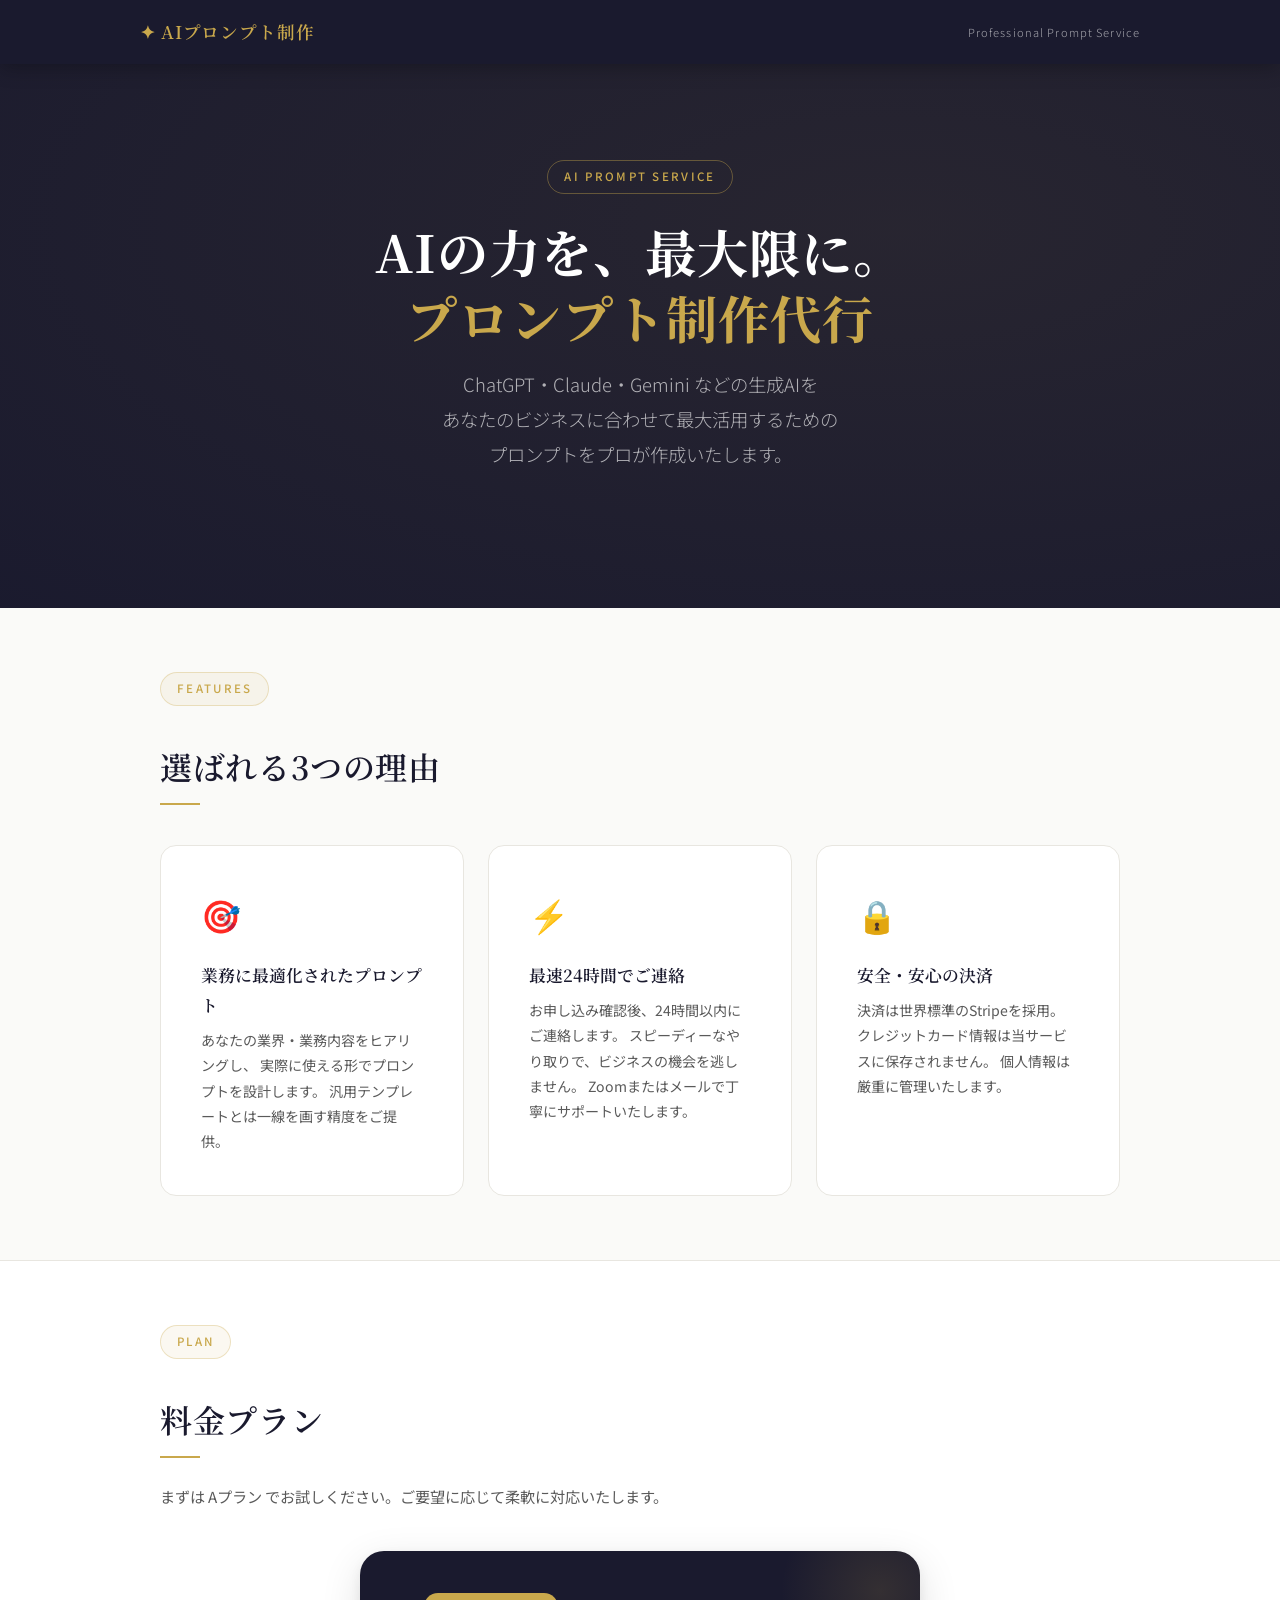
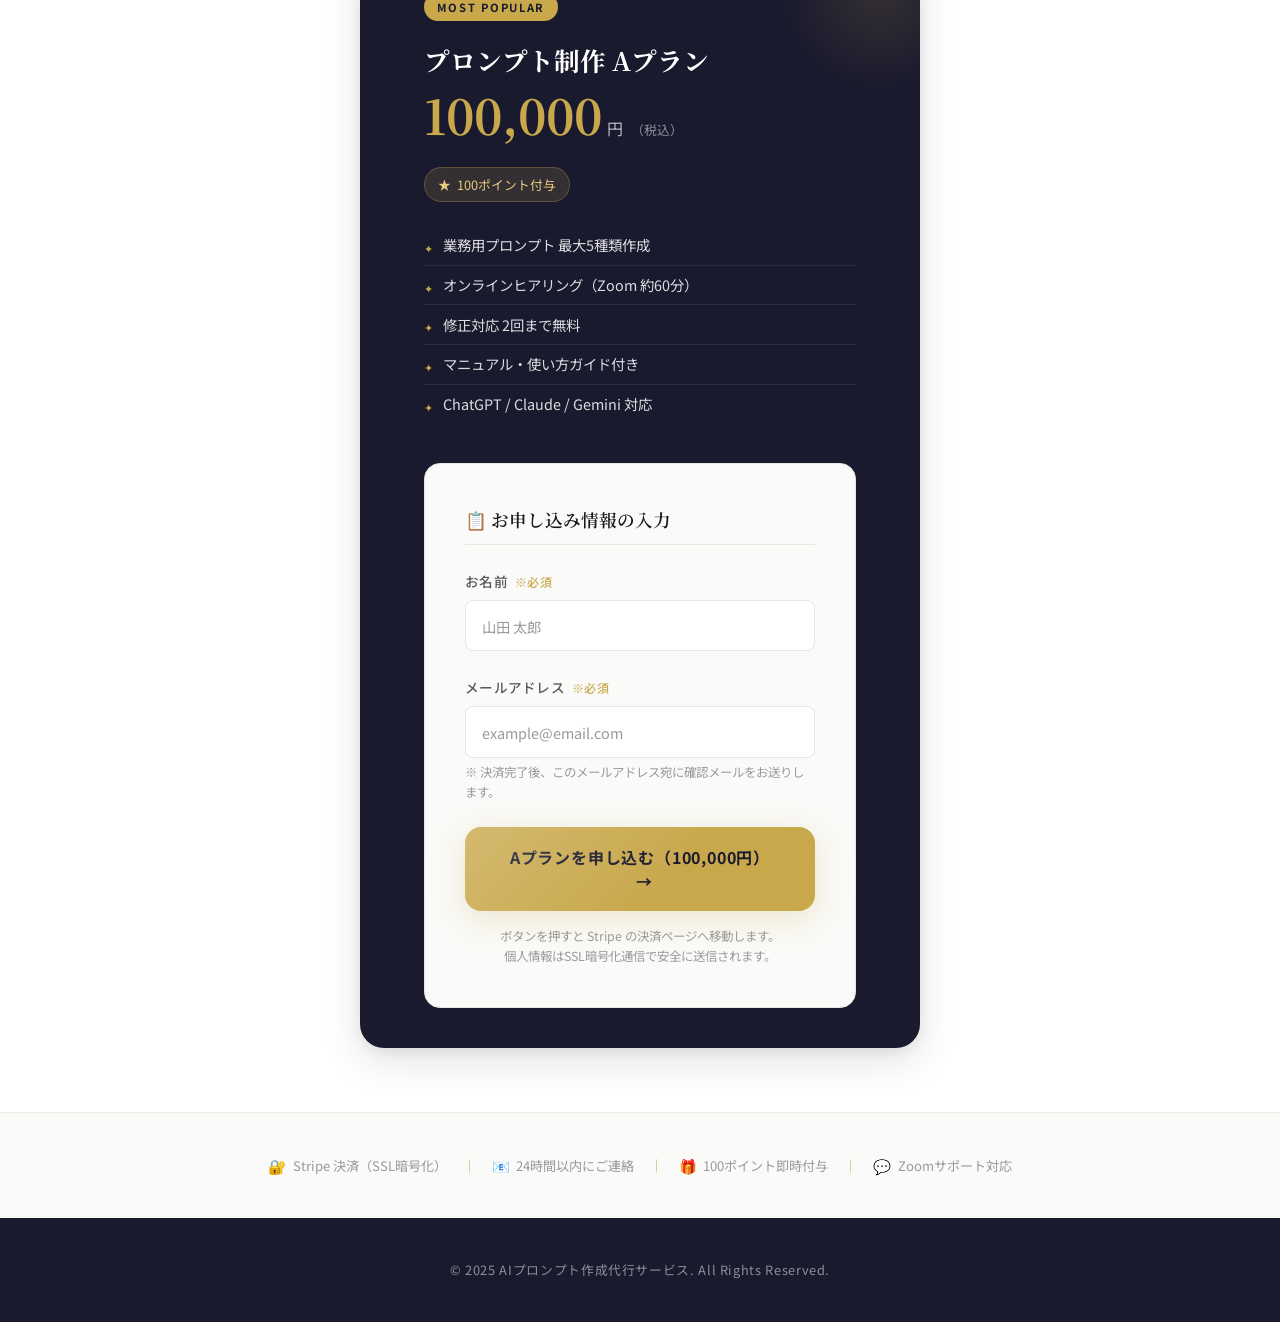
==== index.html @ 356b3b53 "Add files via upload" ====
<!DOCTYPE html>
<html lang="ja">
<head>
  <meta charset="UTF-8">
  <meta name="viewport" content="width=device-width, initial-scale=1.0">
  <meta name="description" content="AIプロンプト作成代行サービス。ChatGPT・Claude等のAIを最大限に活用するためのプロンプトをプロが制作します。">

  <title>AIプロンプト作成代行サービス</title>

  <!-- スタイルシート読み込み -->
  <link rel="stylesheet" href="style.css">
</head>
<body>

  <!-- ========================================
       ヘッダー
       ======================================== -->
  <header class="site-header">
    <div class="header-inner">
      <span class="header-logo">✦ AIプロンプト制作</span>
      <span class="header-badge">Professional Prompt Service</span>
    </div>
  </header>

  <!-- ========================================
       ヒーローセクション
       ======================================== -->
  <section class="hero">
    <p class="hero-eyebrow fade-in fade-in-delay-1">AI Prompt Service</p>
    <h1 class="hero-title fade-in fade-in-delay-2">
      AIの力を、最大限に。<br>
      <span>プロンプト制作代行</span>
    </h1>
    <p class="hero-subtitle fade-in fade-in-delay-3">
      ChatGPT・Claude・Gemini などの生成AIを<br>
      あなたのビジネスに合わせて最大活用するための<br>
      プロンプトをプロが作成いたします。
    </p>
  </section>

  <!-- ========================================
       特徴セクション
       ======================================== -->
  <section class="features-section">
    <div style="max-width:960px; margin:0 auto;">
      <p class="hero-eyebrow" style="display:inline-block; color:#c9a84c; border-color:rgba(201,168,76,0.3); background:rgba(201,168,76,0.08);">Features</p>
      <h2 class="section-title" style="margin-top:0.5rem;">選ばれる3つの理由</h2>
      <div class="section-divider"></div>
    </div>

    <div class="features-grid">

      <!-- 特徴1 -->
      <div class="feature-card">
        <span class="feature-icon">🎯</span>
        <h3>業務に最適化されたプロンプト</h3>
        <p>
          あなたの業界・業務内容をヒアリングし、
          実際に使える形でプロンプトを設計します。
          汎用テンプレートとは一線を画す精度をご提供。
        </p>
      </div>

      <!-- 特徴2 -->
      <div class="feature-card">
        <span class="feature-icon">⚡</span>
        <h3>最速24時間でご連絡</h3>
        <p>
          お申し込み確認後、24時間以内にご連絡します。
          スピーディーなやり取りで、ビジネスの機会を逃しません。
          Zoomまたはメールで丁寧にサポートいたします。
        </p>
      </div>

      <!-- 特徴3 -->
      <div class="feature-card">
        <span class="feature-icon">🔒</span>
        <h3>安全・安心の決済</h3>
        <p>
          決済は世界標準のStripeを採用。
          クレジットカード情報は当サービスに保存されません。
          個人情報は厳重に管理いたします。
        </p>
      </div>

    </div>
  </section>

  <!-- ========================================
       プラン & 申し込みセクション
       ======================================== -->
  <section class="plan-section">
    <div style="max-width:960px; margin:0 auto;">
      <p class="hero-eyebrow" style="display:inline-block; color:#c9a84c; border-color:rgba(201,168,76,0.3); background:rgba(201,168,76,0.08);">Plan</p>
      <h2 class="section-title" style="margin-top:0.5rem;">料金プラン</h2>
      <div class="section-divider"></div>
      <p class="section-desc">
        まずは Aプラン でお試しください。ご要望に応じて柔軟に対応いたします。
      </p>
    </div>

    <div class="plan-wrapper">

      <!-- プランカード -->
      <div class="plan-card">
        <span class="plan-badge">Most Popular</span>
        <h3 class="plan-name">プロンプト制作 Aプラン</h3>

        <!-- 価格表示 -->
        <div class="plan-price">
          <span class="plan-price-amount">100,000</span>
          <span class="plan-price-unit">円</span>
          <span class="plan-price-tax">（税込）</span>
        </div>

        <!-- ポイント付与バッジ -->
        <div class="plan-points">
          <span>★</span>
          <span>100ポイント付与</span>
        </div>

        <!-- 特典一覧 -->
        <ul class="plan-features">
          <li>業務用プロンプト 最大5種類作成</li>
          <li>オンラインヒアリング（Zoom 約60分）</li>
          <li>修正対応 2回まで無料</li>
          <li>マニュアル・使い方ガイド付き</li>
          <li>ChatGPT / Claude / Gemini 対応</li>
        </ul>

        <!-- ========================================
             申し込みフォーム
             （入力内容を localStorage に保存 → Stripe へ遷移）
             ======================================== -->
        <div class="form-section">
          <p class="form-section-title">📋 お申し込み情報の入力</p>

          <form id="apply-form" novalidate>

            <!-- 氏名入力 -->
            <div class="form-group">
              <label class="form-label" for="customer-name">
                お名前
                <span class="required">※必須</span>
              </label>
              <input
                type="text"
                id="customer-name"
                name="name"
                class="form-input"
                placeholder="山田 太郎"
                autocomplete="name"
                required
              >
              <!-- エラーメッセージ表示エリア -->
              <p class="error-message" id="name-error" role="alert"></p>
            </div>

            <!-- メールアドレス入力 -->
            <div class="form-group">
              <label class="form-label" for="customer-email">
                メールアドレス
                <span class="required">※必須</span>
              </label>
              <input
                type="email"
                id="customer-email"
                name="email"
                class="form-input"
                placeholder="example@email.com"
                autocomplete="email"
                required
              >
              <!-- エラーメッセージ表示エリア -->
              <p class="error-message" id="email-error" role="alert"></p>
              <p class="form-note">
                ※ 決済完了後、このメールアドレス宛に確認メールをお送りします。
              </p>
            </div>

            <!-- 申し込みボタン -->
            <button
              type="submit"
              id="submit-btn"
              class="btn-primary"
            >
              Aプランを申し込む（100,000円）
              <span class="btn-arrow">→</span>
            </button>

            <p class="form-note text-center mt-sm">
              ボタンを押すと Stripe の決済ページへ移動します。<br>
              個人情報はSSL暗号化通信で安全に送信されます。
            </p>

          </form>
        </div>
        <!-- /form-section -->

      </div>
      <!-- /plan-card -->

    </div>
    <!-- /plan-wrapper -->
  </section>

  <!-- ========================================
       信頼バッジセクション
       ======================================== -->
  <section class="trust-section">
    <div class="trust-inner">
      <span class="trust-item">
        <span class="trust-item-icon">🔐</span>
        Stripe 決済（SSL暗号化）
      </span>
      <span class="trust-item" style="color:#c9a84c;">｜</span>
      <span class="trust-item">
        <span class="trust-item-icon">📧</span>
        24時間以内にご連絡
      </span>
      <span class="trust-item" style="color:#c9a84c;">｜</span>
      <span class="trust-item">
        <span class="trust-item-icon">🎁</span>
        100ポイント即時付与
      </span>
      <span class="trust-item" style="color:#c9a84c;">｜</span>
      <span class="trust-item">
        <span class="trust-item-icon">💬</span>
        Zoomサポート対応
      </span>
    </div>
  </section>

  <!-- ========================================
       フッター
       ======================================== -->
  <footer class="site-footer">
    <p>&copy; 2025 AIプロンプト作成代行サービス. All Rights Reserved.</p>
  </footer>

  <!-- JavaScript 読み込み -->
  <script src="script.js"></script>

</body>
</html>
---- style.css ----
/* ========================================
   AIプロンプト作成代行サービス - スタイルシート
   フォント: 洗練された日本語対応フォント
   デザイン: モダン・クリーン・プロフェッショナル
   ======================================== */

/* Google Fonts インポート */
@import url('https://fonts.googleapis.com/css2?family=Noto+Serif+JP:wght@300;400;600;700&family=Noto+Sans+JP:wght@300;400;500;700&display=swap');

/* ----------------------------------------
   CSS カスタムプロパティ（変数）
   ---------------------------------------- */
:root {
  /* カラーパレット */
  --color-bg: #fafaf8;
  --color-surface: #ffffff;
  --color-accent: #1a1a2e;
  --color-accent-light: #16213e;
  --color-gold: #c9a84c;
  --color-gold-light: #e8c97e;
  --color-text-primary: #1a1a1a;
  --color-text-secondary: #5a5a5a;
  --color-text-muted: #9a9a9a;
  --color-border: #e8e6e0;
  --color-border-light: #f0ede6;
  --color-success: #2d6a4f;
  --color-success-bg: #d8f3dc;
  --color-error: #c0392b;
  --color-error-bg: #fdecea;

  /* タイポグラフィ */
  --font-serif: 'Noto Serif JP', 'Yu Mincho', 'Hiragino Mincho ProN', serif;
  --font-sans: 'Noto Sans JP', 'Hiragino Kaku Gothic ProN', 'Meiryo', sans-serif;

  /* スペーシング */
  --space-xs: 0.5rem;
  --space-sm: 1rem;
  --space-md: 1.5rem;
  --space-lg: 2.5rem;
  --space-xl: 4rem;
  --space-2xl: 6rem;

  /* シャドウ */
  --shadow-sm: 0 1px 3px rgba(0,0,0,0.06), 0 1px 2px rgba(0,0,0,0.04);
  --shadow-md: 0 4px 16px rgba(0,0,0,0.08), 0 2px 6px rgba(0,0,0,0.05);
  --shadow-lg: 0 12px 40px rgba(0,0,0,0.12), 0 4px 12px rgba(0,0,0,0.06);
  --shadow-gold: 0 8px 32px rgba(201,168,76,0.25);

  /* 角丸 */
  --radius-sm: 4px;
  --radius-md: 8px;
  --radius-lg: 16px;
  --radius-xl: 24px;

  /* トランジション */
  --transition-fast: 0.15s ease;
  --transition-base: 0.25s ease;
  --transition-slow: 0.4s ease;
}

/* ----------------------------------------
   リセット & ベース
   ---------------------------------------- */
*, *::before, *::after {
  box-sizing: border-box;
  margin: 0;
  padding: 0;
}

html {
  font-size: 16px;
  scroll-behavior: smooth;
}

body {
  font-family: var(--font-sans);
  background-color: var(--color-bg);
  color: var(--color-text-primary);
  line-height: 1.8;
  -webkit-font-smoothing: antialiased;
  -moz-osx-font-smoothing: grayscale;
}

img {
  max-width: 100%;
  height: auto;
}

/* ----------------------------------------
   ヘッダー
   ---------------------------------------- */
.site-header {
  background: var(--color-accent);
  padding: var(--space-sm) var(--space-lg);
  position: sticky;
  top: 0;
  z-index: 100;
  box-shadow: 0 2px 20px rgba(0,0,0,0.3);
}

.header-inner {
  max-width: 1000px;
  margin: 0 auto;
  display: flex;
  align-items: center;
  justify-content: space-between;
}

.header-logo {
  font-family: var(--font-serif);
  font-size: 1.1rem;
  font-weight: 600;
  color: var(--color-gold);
  letter-spacing: 0.05em;
  text-decoration: none;
}

.header-badge {
  font-size: 0.7rem;
  color: rgba(255,255,255,0.6);
  letter-spacing: 0.1em;
  font-weight: 300;
}

/* ----------------------------------------
   ヒーローセクション
   ---------------------------------------- */
.hero {
  background: var(--color-accent);
  padding: var(--space-2xl) var(--space-lg);
  text-align: center;
  position: relative;
  overflow: hidden;
}

/* 背景装飾 */
.hero::before {
  content: '';
  position: absolute;
  top: -50%;
  left: -50%;
  width: 200%;
  height: 200%;
  background: radial-gradient(
    ellipse at 60% 40%,
    rgba(201,168,76,0.08) 0%,
    transparent 60%
  );
  animation: heroGlow 8s ease-in-out infinite alternate;
  pointer-events: none;
}

@keyframes heroGlow {
  from { transform: translate(0, 0); }
  to   { transform: translate(5%, 3%); }
}

.hero-eyebrow {
  display: inline-block;
  font-size: 0.72rem;
  letter-spacing: 0.2em;
  font-weight: 500;
  color: var(--color-gold);
  text-transform: uppercase;
  margin-bottom: var(--space-md);
  padding: 0.35rem 1rem;
  border: 1px solid rgba(201,168,76,0.4);
  border-radius: 100px;
}

.hero-title {
  font-family: var(--font-serif);
  font-size: clamp(2rem, 5vw, 3.2rem);
  font-weight: 700;
  color: #ffffff;
  line-height: 1.3;
  margin-bottom: var(--space-sm);
  letter-spacing: 0.02em;
}

.hero-title span {
  color: var(--color-gold);
}

.hero-subtitle {
  font-size: clamp(0.95rem, 2vw, 1.15rem);
  color: rgba(255,255,255,0.65);
  max-width: 560px;
  margin: 0 auto var(--space-lg);
  font-weight: 300;
  line-height: 1.9;
}

/* ----------------------------------------
   コンテナ
   ---------------------------------------- */
.container {
  max-width: 960px;
  margin: 0 auto;
  padding: var(--space-xl) var(--space-lg);
}

.container-narrow {
  max-width: 680px;
  margin: 0 auto;
  padding: var(--space-xl) var(--space-lg);
}

/* ----------------------------------------
   セクション見出し
   ---------------------------------------- */
.section-title {
  font-family: var(--font-serif);
  font-size: clamp(1.4rem, 3vw, 2rem);
  font-weight: 600;
  color: var(--color-accent);
  margin-bottom: var(--space-xs);
  letter-spacing: 0.02em;
}

.section-divider {
  width: 40px;
  height: 2px;
  background: var(--color-gold);
  margin: var(--space-xs) 0 var(--space-md);
}

.section-desc {
  color: var(--color-text-secondary);
  font-size: 0.95rem;
  margin-bottom: var(--space-lg);
  line-height: 1.9;
}

/* ----------------------------------------
   特徴グリッド
   ---------------------------------------- */
.features-section {
  background: var(--color-bg);
  padding: var(--space-xl) var(--space-lg);
}

.features-grid {
  max-width: 960px;
  margin: 0 auto;
  display: grid;
  grid-template-columns: repeat(auto-fit, minmax(260px, 1fr));
  gap: var(--space-md);
  margin-top: var(--space-lg);
}

.feature-card {
  background: var(--color-surface);
  border: 1px solid var(--color-border);
  border-radius: var(--radius-lg);
  padding: var(--space-lg);
  transition: transform var(--transition-base), box-shadow var(--transition-base);
}

.feature-card:hover {
  transform: translateY(-4px);
  box-shadow: var(--shadow-md);
}

.feature-icon {
  font-size: 2rem;
  margin-bottom: var(--space-sm);
  display: block;
}

.feature-card h3 {
  font-family: var(--font-serif);
  font-size: 1.05rem;
  font-weight: 600;
  color: var(--color-accent);
  margin-bottom: 0.5rem;
}

.feature-card p {
  font-size: 0.88rem;
  color: var(--color-text-secondary);
  line-height: 1.8;
}

/* ----------------------------------------
   プランカード
   ---------------------------------------- */
.plan-section {
  background: var(--color-surface);
  padding: var(--space-xl) var(--space-lg);
  border-top: 1px solid var(--color-border);
}

.plan-wrapper {
  max-width: 560px;
  margin: var(--space-lg) auto 0;
}

.plan-card {
  background: var(--color-accent);
  border-radius: var(--radius-xl);
  padding: var(--space-lg) var(--space-xl);
  position: relative;
  overflow: hidden;
  box-shadow: var(--shadow-lg);
}

.plan-card::before {
  content: '';
  position: absolute;
  top: 0; right: 0;
  width: 200px; height: 200px;
  background: radial-gradient(circle, rgba(201,168,76,0.15), transparent 70%);
  border-radius: 50%;
  transform: translate(30%, -30%);
}

.plan-badge {
  display: inline-block;
  background: var(--color-gold);
  color: var(--color-accent);
  font-size: 0.7rem;
  font-weight: 700;
  letter-spacing: 0.15em;
  text-transform: uppercase;
  padding: 0.25rem 0.8rem;
  border-radius: 100px;
  margin-bottom: var(--space-sm);
}

.plan-name {
  font-family: var(--font-serif);
  font-size: 1.6rem;
  font-weight: 700;
  color: #ffffff;
  margin-bottom: var(--space-xs);
}

.plan-price {
  display: flex;
  align-items: baseline;
  gap: 0.3rem;
  margin-bottom: var(--space-md);
}

.plan-price-amount {
  font-size: 3rem;
  font-weight: 700;
  color: var(--color-gold);
  font-family: var(--font-serif);
  line-height: 1;
}

.plan-price-unit {
  font-size: 1rem;
  color: rgba(255,255,255,0.7);
}

.plan-price-tax {
  font-size: 0.8rem;
  color: rgba(255,255,255,0.5);
  margin-left: 0.2rem;
}

.plan-features {
  list-style: none;
  margin-bottom: var(--space-lg);
}

.plan-features li {
  display: flex;
  align-items: flex-start;
  gap: 0.6rem;
  color: rgba(255,255,255,0.85);
  font-size: 0.9rem;
  padding: 0.4rem 0;
  border-bottom: 1px solid rgba(255,255,255,0.08);
}

.plan-features li:last-child {
  border-bottom: none;
}

.plan-features li::before {
  content: '✦';
  color: var(--color-gold);
  font-size: 0.7rem;
  margin-top: 0.35rem;
  flex-shrink: 0;
}

.plan-points {
  display: inline-flex;
  align-items: center;
  gap: 0.4rem;
  background: rgba(201,168,76,0.15);
  border: 1px solid rgba(201,168,76,0.3);
  border-radius: 100px;
  padding: 0.3rem 0.8rem;
  font-size: 0.8rem;
  color: var(--color-gold-light);
  margin-bottom: var(--space-md);
}

/* ----------------------------------------
   フォーム
   ---------------------------------------- */
.form-section {
  background: var(--color-bg);
  padding: var(--space-lg);
  border-radius: var(--radius-lg);
  border: 1px solid var(--color-border);
  margin-top: var(--space-lg);
}

.form-section-title {
  font-family: var(--font-serif);
  font-size: 1.1rem;
  font-weight: 600;
  color: var(--color-text-primary);
  margin-bottom: var(--space-md);
  padding-bottom: var(--space-xs);
  border-bottom: 1px solid var(--color-border);
}

.form-group {
  margin-bottom: var(--space-md);
}

.form-label {
  display: block;
  font-size: 0.85rem;
  font-weight: 500;
  color: var(--color-text-secondary);
  margin-bottom: 0.4rem;
  letter-spacing: 0.02em;
}

.form-label .required {
  color: var(--color-gold);
  margin-left: 0.25rem;
  font-size: 0.75rem;
}

.form-input {
  width: 100%;
  padding: 0.8rem 1rem;
  border: 1.5px solid var(--color-border);
  border-radius: var(--radius-md);
  font-family: var(--font-sans);
  font-size: 1rem;
  color: var(--color-text-primary);
  background: var(--color-surface);
  transition: border-color var(--transition-fast), box-shadow var(--transition-fast);
  appearance: none;
  -webkit-appearance: none;
}

.form-input:focus {
  outline: none;
  border-color: var(--color-gold);
  box-shadow: 0 0 0 3px rgba(201,168,76,0.15);
}

.form-input::placeholder {
  color: var(--color-text-muted);
  font-size: 0.9rem;
}

.form-note {
  font-size: 0.78rem;
  color: var(--color-text-muted);
  margin-top: 0.35rem;
  line-height: 1.6;
}

/* ----------------------------------------
   ボタン
   ---------------------------------------- */
.btn-primary {
  display: block;
  width: 100%;
  padding: 1.1rem 2rem;
  background: var(--color-gold);
  color: var(--color-accent);
  font-family: var(--font-sans);
  font-size: 1rem;
  font-weight: 700;
  letter-spacing: 0.05em;
  border: none;
  border-radius: var(--radius-lg);
  cursor: pointer;
  text-align: center;
  transition:
    background var(--transition-base),
    transform var(--transition-fast),
    box-shadow var(--transition-base);
  box-shadow: var(--shadow-gold);
  position: relative;
  overflow: hidden;
}

.btn-primary::after {
  content: '';
  position: absolute;
  inset: 0;
  background: linear-gradient(135deg, rgba(255,255,255,0.2) 0%, transparent 60%);
  pointer-events: none;
}

.btn-primary:hover {
  background: var(--color-gold-light);
  transform: translateY(-2px);
  box-shadow: 0 12px 40px rgba(201,168,76,0.4);
}

.btn-primary:active {
  transform: translateY(0);
  box-shadow: var(--shadow-gold);
}

.btn-primary:disabled {
  opacity: 0.6;
  cursor: not-allowed;
  transform: none;
}

.btn-primary .btn-arrow {
  margin-left: 0.5rem;
  transition: transform var(--transition-fast);
}

.btn-primary:hover .btn-arrow {
  transform: translateX(4px);
}

/* ----------------------------------------
   エラーメッセージ
   ---------------------------------------- */
.error-message {
  display: none;
  background: var(--color-error-bg);
  color: var(--color-error);
  border: 1px solid rgba(192,57,43,0.2);
  border-radius: var(--radius-md);
  padding: 0.75rem 1rem;
  font-size: 0.85rem;
  margin-top: 0.5rem;
}

.error-message.is-visible {
  display: block;
}

/* ----------------------------------------
   信頼バッジ
   ---------------------------------------- */
.trust-section {
  background: var(--color-bg);
  padding: var(--space-lg) var(--space-lg);
  border-top: 1px solid var(--color-border-light);
}

.trust-inner {
  max-width: 760px;
  margin: 0 auto;
  display: flex;
  flex-wrap: wrap;
  gap: var(--space-sm);
  justify-content: center;
  align-items: center;
}

.trust-item {
  display: flex;
  align-items: center;
  gap: 0.4rem;
  font-size: 0.82rem;
  color: var(--color-text-muted);
}

.trust-item-icon {
  color: var(--color-gold);
  font-size: 0.9rem;
}

/* ----------------------------------------
   フッター
   ---------------------------------------- */
.site-footer {
  background: var(--color-accent);
  color: rgba(255,255,255,0.5);
  text-align: center;
  padding: var(--space-lg);
  font-size: 0.8rem;
  letter-spacing: 0.05em;
}

/* ----------------------------------------
   サンクスページ専用
   ---------------------------------------- */
.thanks-page {
  min-height: 100vh;
  display: flex;
  flex-direction: column;
}

.thanks-hero {
  flex: 1;
  display: flex;
  align-items: center;
  justify-content: center;
  background: var(--color-accent);
  padding: var(--space-xl) var(--space-lg);
}

.thanks-card {
  background: var(--color-surface);
  border-radius: var(--radius-xl);
  padding: var(--space-xl);
  max-width: 540px;
  width: 100%;
  text-align: center;
  box-shadow: var(--shadow-lg);
  animation: fadeInUp 0.6s ease forwards;
}

@keyframes fadeInUp {
  from {
    opacity: 0;
    transform: translateY(24px);
  }
  to {
    opacity: 1;
    transform: translateY(0);
  }
}

.thanks-icon {
  width: 72px;
  height: 72px;
  background: linear-gradient(135deg, var(--color-gold), var(--color-gold-light));
  border-radius: 50%;
  display: flex;
  align-items: center;
  justify-content: center;
  margin: 0 auto var(--space-md);
  font-size: 2rem;
}

.thanks-title {
  font-family: var(--font-serif);
  font-size: 1.8rem;
  font-weight: 700;
  color: var(--color-accent);
  margin-bottom: var(--space-sm);
  line-height: 1.4;
}

.thanks-subtitle {
  color: var(--color-text-secondary);
  font-size: 0.95rem;
  line-height: 1.9;
  margin-bottom: var(--space-lg);
}

.thanks-name {
  font-weight: 600;
  color: var(--color-accent);
}

.thanks-points-badge {
  display: inline-flex;
  align-items: center;
  gap: 0.5rem;
  background: linear-gradient(135deg, #fef9ee, #fdf3d0);
  border: 1.5px solid var(--color-gold);
  border-radius: 100px;
  padding: 0.6rem 1.4rem;
  font-size: 0.9rem;
  font-weight: 600;
  color: #8a6a00;
  margin-bottom: var(--space-lg);
}

.thanks-divider {
  height: 1px;
  background: var(--color-border);
  margin: var(--space-md) 0;
}

.thanks-steps {
  text-align: left;
}

.thanks-steps-title {
  font-size: 0.8rem;
  font-weight: 600;
  color: var(--color-text-muted);
  letter-spacing: 0.1em;
  text-transform: uppercase;
  margin-bottom: var(--space-sm);
}

.thanks-step {
  display: flex;
  gap: var(--space-sm);
  align-items: flex-start;
  padding: 0.6rem 0;
}

.thanks-step-num {
  width: 24px;
  height: 24px;
  background: var(--color-gold);
  color: var(--color-accent);
  border-radius: 50%;
  display: flex;
  align-items: center;
  justify-content: center;
  font-size: 0.7rem;
  font-weight: 700;
  flex-shrink: 0;
  margin-top: 0.1rem;
}

.thanks-step-text {
  font-size: 0.88rem;
  color: var(--color-text-secondary);
  line-height: 1.7;
}

/* 送信中スピナー */
.spinner {
  display: inline-block;
  width: 18px;
  height: 18px;
  border: 2px solid var(--color-accent);
  border-top-color: transparent;
  border-radius: 50%;
  animation: spin 0.7s linear infinite;
  vertical-align: middle;
  margin-right: 0.4rem;
}

@keyframes spin {
  to { transform: rotate(360deg); }
}

.loading-state {
  display: none;
}

.loading-state.is-visible {
  display: flex;
  align-items: center;
  justify-content: center;
  padding: var(--space-lg);
  color: var(--color-text-secondary);
  font-size: 0.9rem;
  gap: 0.5rem;
}

/* ----------------------------------------
   レスポンシブ対応（スマートフォン）
   ---------------------------------------- */
@media (max-width: 600px) {
  :root {
    --space-lg: 1.5rem;
    --space-xl: 2.5rem;
    --space-2xl: 3.5rem;
  }

  .hero {
    padding: var(--space-xl) var(--space-sm);
  }

  .plan-card {
    padding: var(--space-md) var(--space-lg);
  }

  .plan-price-amount {
    font-size: 2.4rem;
  }

  .thanks-card {
    padding: var(--space-lg);
    margin: var(--space-sm);
  }

  .features-grid {
    grid-template-columns: 1fr;
  }

  .trust-inner {
    flex-direction: column;
    align-items: flex-start;
    padding: 0 var(--space-sm);
  }
}

/* ----------------------------------------
   アニメーション（ページロード）
   ---------------------------------------- */
.fade-in {
  animation: fadeIn 0.6s ease forwards;
}

.fade-in-delay-1 { animation-delay: 0.1s; opacity: 0; }
.fade-in-delay-2 { animation-delay: 0.2s; opacity: 0; }
.fade-in-delay-3 { animation-delay: 0.3s; opacity: 0; }

@keyframes fadeIn {
  from { opacity: 0; transform: translateY(12px); }
  to   { opacity: 1; transform: translateY(0); }
}

/* ----------------------------------------
   ユーティリティ
   ---------------------------------------- */
.text-center { text-align: center; }
.mt-sm { margin-top: var(--space-sm); }
.mt-md { margin-top: var(--space-md); }
.hidden { display: none !important; }
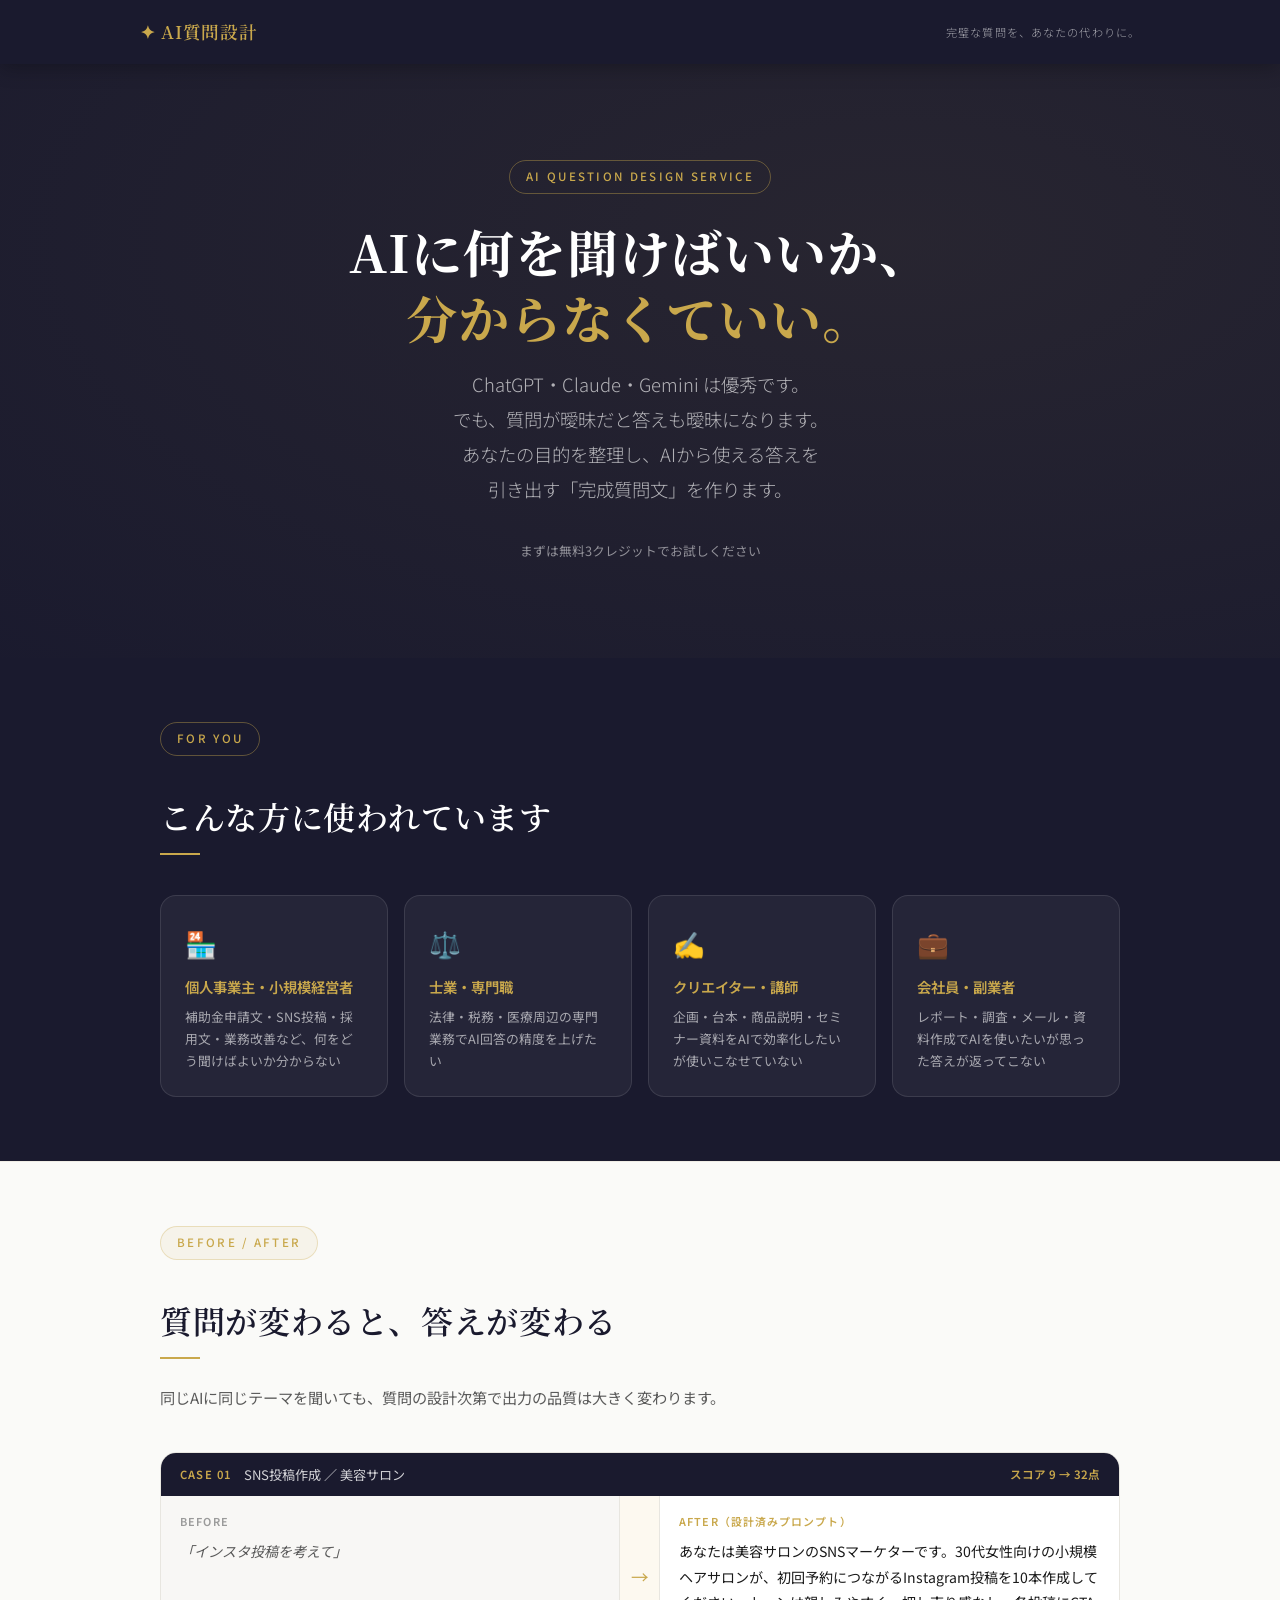
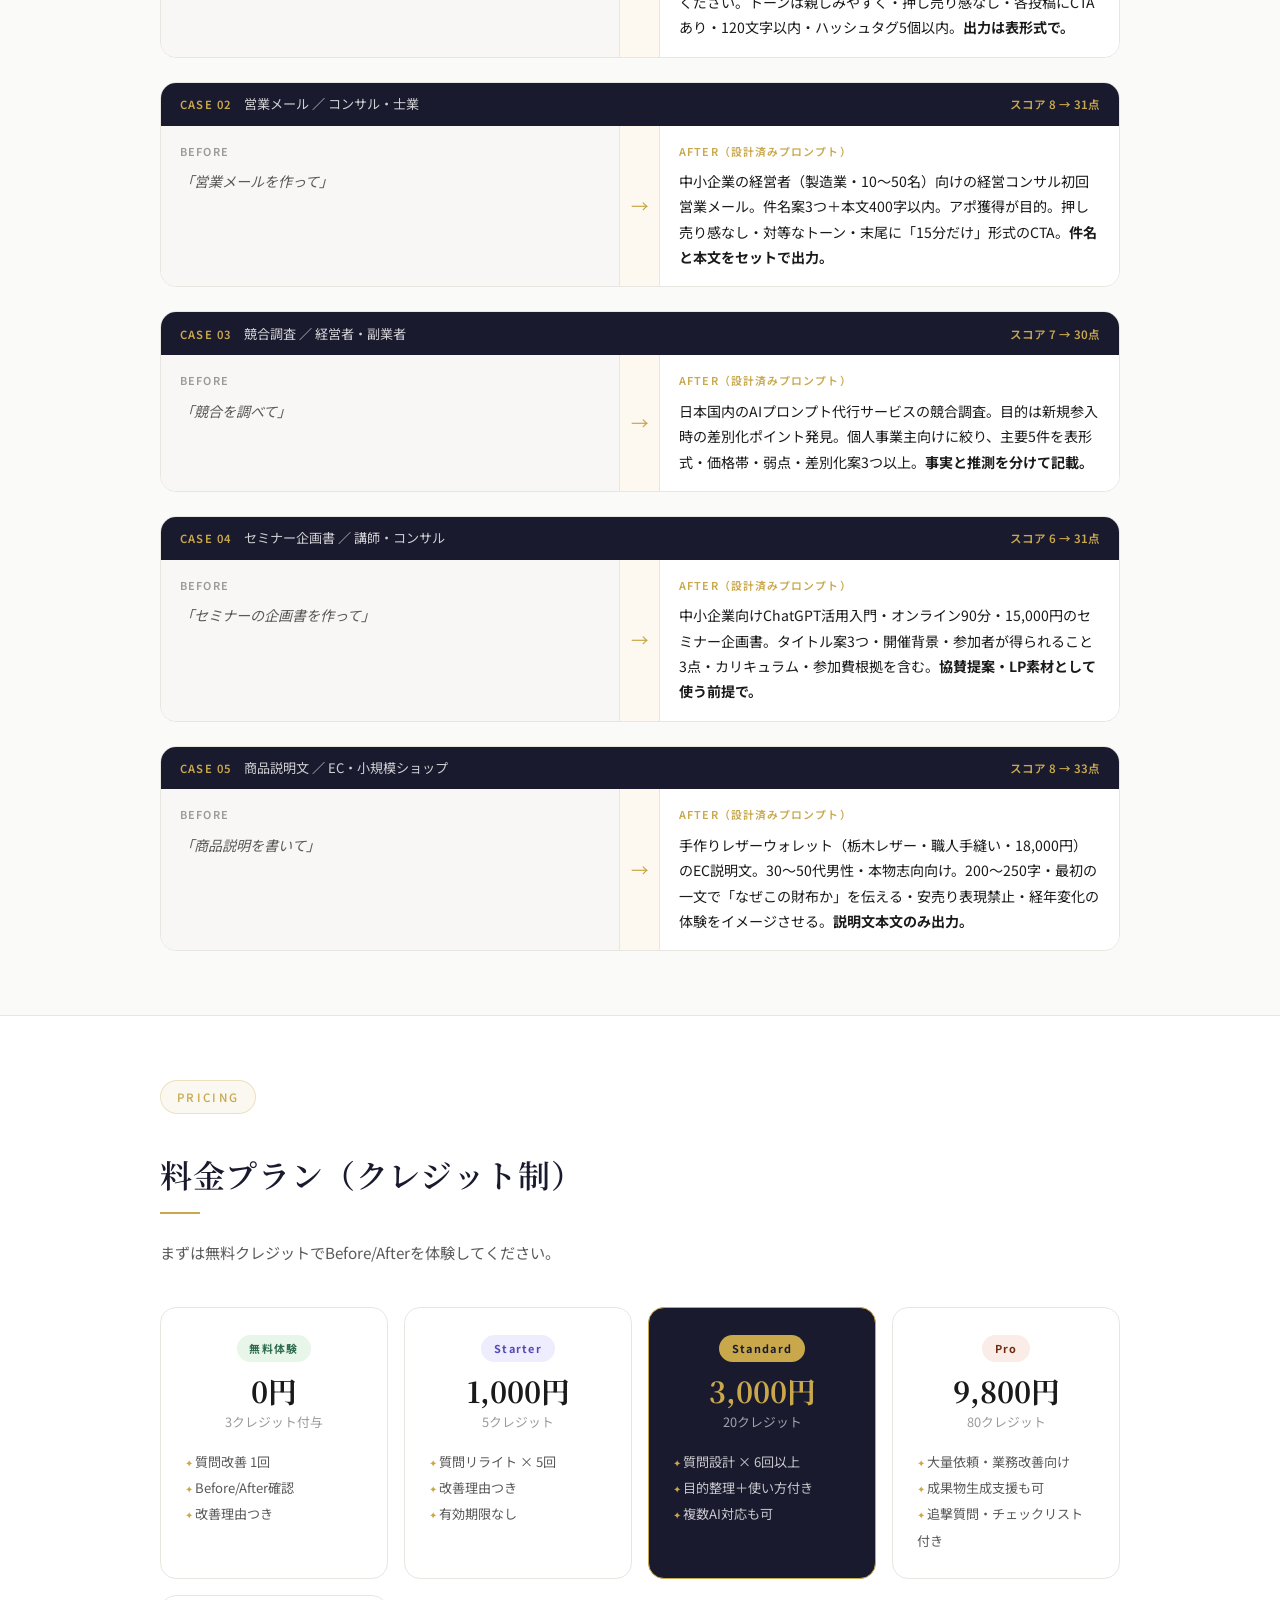
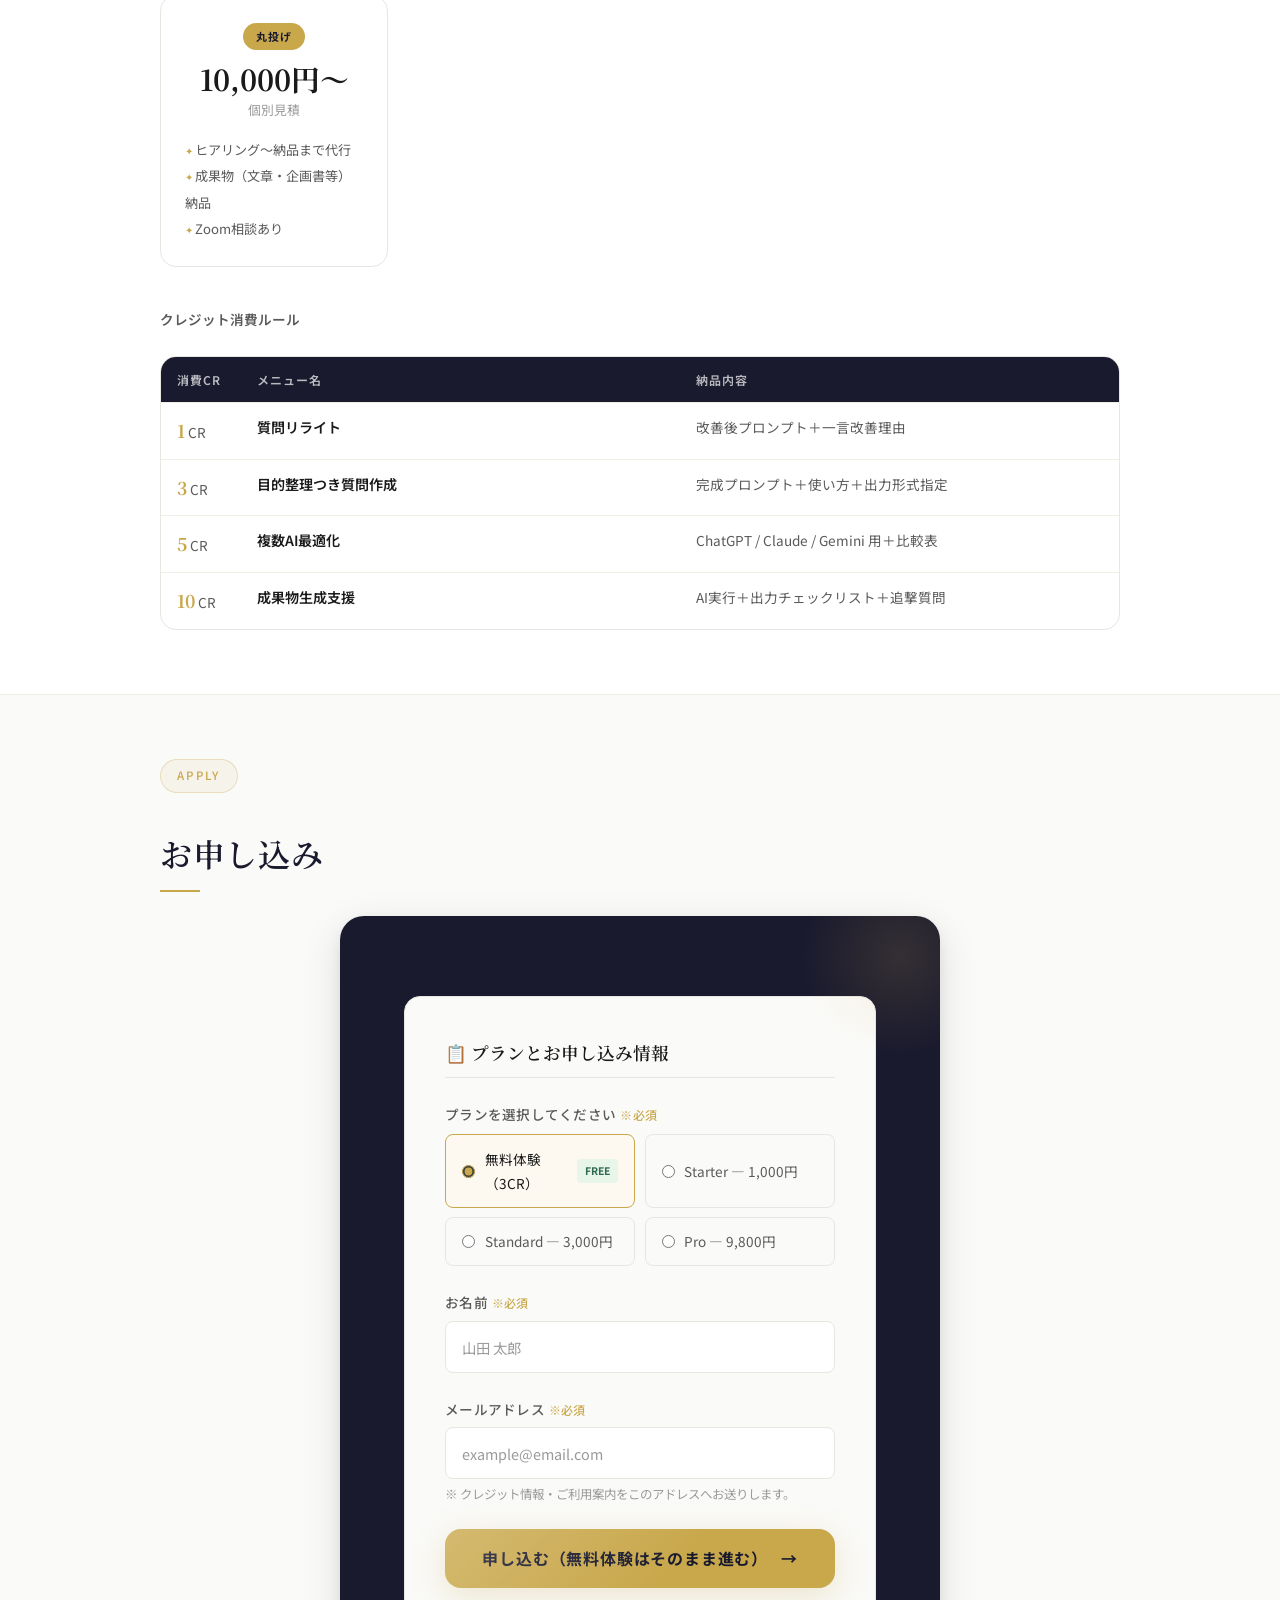
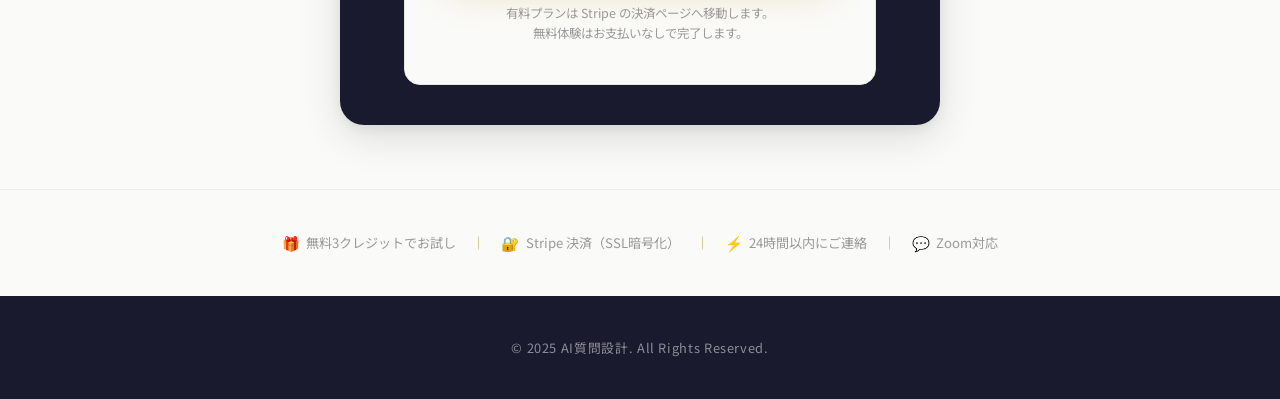
==== commit 6830796e: "Add files via upload" ====
--- a/index.html
+++ b/index.html
@@ -3,243 +3,730 @@
 <head>
   <meta charset="UTF-8">
   <meta name="viewport" content="width=device-width, initial-scale=1.0">
-  <meta name="description" content="AIプロンプト作成代行サービス。ChatGPT・Claude等のAIを最大限に活用するためのプロンプトをプロが制作します。">
-
-  <title>AIプロンプト作成代行サービス</title>
-
-  <!-- スタイルシート読み込み -->
+  <meta name="description" content="AIに何を聞けばよいか分からない方へ。あなたの目的を整理し、ChatGPT・Claude・GeminiからAIから使える答えを引き出す「完成質問文」を作ります。">
+  <title>AI質問設計 | 完璧な質問を、あなたの代わりに。</title>
   <link rel="stylesheet" href="style.css">
+  <style>
+    /* ========================================
+       追加スタイル（index.html専用）
+       ======================================== */
+
+    /* --- Before/After セクション --- */
+    .ba-section {
+      background: var(--color-bg);
+      padding: var(--space-xl) var(--space-lg);
+      border-top: 1px solid var(--color-border-light);
+    }
+    .ba-grid {
+      max-width: 960px;
+      margin: var(--space-lg) auto 0;
+      display: flex;
+      flex-direction: column;
+      gap: var(--space-md);
+    }
+    .ba-card {
+      background: var(--color-surface);
+      border: 1px solid var(--color-border);
+      border-radius: var(--radius-lg);
+      overflow: hidden;
+    }
+    .ba-card-header {
+      background: var(--color-accent);
+      padding: 0.6rem 1.2rem;
+      display: flex;
+      align-items: center;
+      gap: 0.8rem;
+    }
+    .ba-card-num {
+      font-size: 0.7rem;
+      color: var(--color-gold);
+      font-weight: 600;
+      letter-spacing: 0.1em;
+    }
+    .ba-card-title {
+      font-size: 0.82rem;
+      color: rgba(255,255,255,0.8);
+      font-weight: 400;
+    }
+    .ba-score {
+      margin-left: auto;
+      font-size: 0.72rem;
+      color: var(--color-gold);
+      font-weight: 600;
+    }
+    .ba-body {
+      display: grid;
+      grid-template-columns: 1fr 40px 1fr;
+      align-items: stretch;
+    }
+    .ba-before, .ba-after {
+      padding: 1rem 1.2rem;
+    }
+    .ba-before {
+      background: #f8f7f5;
+      border-right: 1px solid var(--color-border);
+    }
+    .ba-after {
+      background: var(--color-surface);
+    }
+    .ba-label {
+      font-size: 0.68rem;
+      font-weight: 600;
+      letter-spacing: 0.1em;
+      text-transform: uppercase;
+      margin-bottom: 0.5rem;
+    }
+    .ba-label-before { color: var(--color-text-muted); }
+    .ba-label-after  { color: var(--color-gold); }
+    .ba-text {
+      font-size: 0.88rem;
+      line-height: 1.8;
+      color: var(--color-text-primary);
+      margin: 0;
+    }
+    .ba-text-before {
+      color: var(--color-text-secondary);
+      font-style: italic;
+    }
+    .ba-arrow-col {
+      display: flex;
+      align-items: center;
+      justify-content: center;
+      font-size: 1.1rem;
+      color: var(--color-gold);
+      background: #fdf9f0;
+      border-right: 1px solid var(--color-border);
+    }
+
+    /* --- 料金プランセクション --- */
+    .pricing-section {
+      background: var(--color-surface);
+      padding: var(--space-xl) var(--space-lg);
+      border-top: 1px solid var(--color-border);
+    }
+    .pricing-grid {
+      max-width: 960px;
+      margin: var(--space-lg) auto 0;
+      display: grid;
+      grid-template-columns: repeat(auto-fit, minmax(200px, 1fr));
+      gap: var(--space-sm);
+    }
+    .price-card {
+      border: 1px solid var(--color-border);
+      border-radius: var(--radius-lg);
+      padding: var(--space-md);
+      text-align: center;
+      transition: transform var(--transition-base), box-shadow var(--transition-base);
+    }
+    .price-card:hover {
+      transform: translateY(-3px);
+      box-shadow: var(--shadow-md);
+    }
+    .price-card.featured {
+      border-color: var(--color-gold);
+      background: var(--color-accent);
+      color: white;
+    }
+    .price-tag {
+      display: inline-block;
+      font-size: 0.68rem;
+      font-weight: 700;
+      letter-spacing: 0.12em;
+      padding: 0.25rem 0.8rem;
+      border-radius: 100px;
+      margin-bottom: 0.8rem;
+    }
+    .price-tag-free    { background: #e8f5e9; color: #2d6a4f; }
+    .price-tag-starter { background: #eeedfe; color: #534ab7; }
+    .price-tag-std     { background: #eeedfe; color: #534ab7; }
+    .price-tag-pro     { background: #faece7; color: #712b13; }
+    .price-tag-marunage{ background: var(--color-gold); color: var(--color-accent); }
+    .price-amount {
+      font-family: var(--font-serif);
+      font-size: 1.8rem;
+      font-weight: 700;
+      line-height: 1.1;
+      margin-bottom: 0.2rem;
+    }
+    .price-amount.featured { color: var(--color-gold); }
+    .price-cr {
+      font-size: 0.8rem;
+      color: var(--color-text-muted);
+      margin-bottom: var(--space-sm);
+    }
+    .price-cr.featured { color: rgba(255,255,255,0.6); }
+    .price-features {
+      list-style: none;
+      text-align: left;
+      font-size: 0.82rem;
+      line-height: 2;
+      color: var(--color-text-secondary);
+    }
+    .price-features.featured { color: rgba(255,255,255,0.75); }
+    .price-features li::before {
+      content: '✦ ';
+      color: var(--color-gold);
+      font-size: 0.6rem;
+    }
+
+    /* --- クレジット消費表 --- */
+    .credit-table {
+      max-width: 960px;
+      margin: var(--space-md) auto 0;
+      border: 1px solid var(--color-border);
+      border-radius: var(--radius-lg);
+      overflow: hidden;
+    }
+    .credit-row {
+      display: grid;
+      grid-template-columns: 80px 1fr 1fr;
+      border-bottom: 1px solid var(--color-border-light);
+    }
+    .credit-row:last-child { border-bottom: none; }
+    .credit-row.header {
+      background: var(--color-accent);
+    }
+    .credit-cell {
+      padding: 0.75rem 1rem;
+      font-size: 0.85rem;
+      color: var(--color-text-secondary);
+    }
+    .credit-row.header .credit-cell {
+      color: rgba(255,255,255,0.7);
+      font-size: 0.75rem;
+      font-weight: 600;
+      letter-spacing: 0.08em;
+    }
+    .credit-num {
+      font-family: var(--font-serif);
+      font-size: 1.1rem;
+      font-weight: 700;
+      color: var(--color-gold);
+    }
+    .credit-name {
+      font-weight: 600;
+      color: var(--color-text-primary);
+      font-size: 0.88rem;
+    }
+
+    /* --- ターゲットセクション --- */
+    .target-section {
+      background: var(--color-accent);
+      padding: var(--space-xl) var(--space-lg);
+    }
+    .target-grid {
+      max-width: 960px;
+      margin: var(--space-lg) auto 0;
+      display: grid;
+      grid-template-columns: repeat(auto-fit, minmax(200px, 1fr));
+      gap: var(--space-sm);
+    }
+    .target-card {
+      background: rgba(255,255,255,0.05);
+      border: 1px solid rgba(255,255,255,0.1);
+      border-radius: var(--radius-lg);
+      padding: var(--space-md);
+    }
+    .target-icon {
+      font-size: 1.6rem;
+      margin-bottom: 0.5rem;
+      display: block;
+    }
+    .target-title {
+      font-size: 0.9rem;
+      font-weight: 600;
+      color: var(--color-gold);
+      margin-bottom: 0.4rem;
+    }
+    .target-desc {
+      font-size: 0.8rem;
+      color: rgba(255,255,255,0.6);
+      line-height: 1.7;
+    }
+
+    /* --- 申し込みフォームセクション --- */
+    .apply-section {
+      background: var(--color-bg);
+      padding: var(--space-xl) var(--space-lg);
+      border-top: 1px solid var(--color-border-light);
+    }
+    .apply-wrapper {
+      max-width: 600px;
+      margin: 0 auto;
+    }
+    .plan-select-group {
+      margin-bottom: var(--space-md);
+    }
+    .plan-options {
+      display: grid;
+      grid-template-columns: 1fr 1fr;
+      gap: 0.6rem;
+      margin-top: 0.5rem;
+    }
+    .plan-option {
+      display: flex;
+      align-items: center;
+      gap: 0.6rem;
+      padding: 0.7rem 1rem;
+      border: 1.5px solid var(--color-border);
+      border-radius: var(--radius-md);
+      cursor: pointer;
+      font-size: 0.85rem;
+      color: var(--color-text-secondary);
+      transition: border-color var(--transition-fast), background var(--transition-fast);
+    }
+    .plan-option input[type="radio"] {
+      accent-color: var(--color-gold);
+    }
+    .plan-option:has(input:checked) {
+      border-color: var(--color-gold);
+      background: #fdf9f0;
+      color: var(--color-text-primary);
+    }
+    .free-badge {
+      display: inline-block;
+      font-size: 0.65rem;
+      font-weight: 700;
+      padding: 0.15rem 0.5rem;
+      background: #e8f5e9;
+      color: #2d6a4f;
+      border-radius: 4px;
+      margin-left: 0.3rem;
+    }
+
+    /* レスポンシブ */
+    @media (max-width: 600px) {
+      .ba-body {
+        grid-template-columns: 1fr;
+      }
+      .ba-arrow-col {
+        padding: 0.4rem;
+        transform: rotate(90deg);
+        border-right: none;
+        border-top: 1px solid var(--color-border);
+        border-bottom: 1px solid var(--color-border);
+      }
+      .plan-options {
+        grid-template-columns: 1fr;
+      }
+      .credit-row {
+        grid-template-columns: 60px 1fr;
+      }
+      .credit-row .credit-cell:last-child {
+        display: none;
+      }
+    }
+  </style>
 </head>
 <body>
 
-  <!-- ========================================
-       ヘッダー
-       ======================================== -->
+  <!-- ヘッダー -->
   <header class="site-header">
     <div class="header-inner">
-      <span class="header-logo">✦ AIプロンプト制作</span>
-      <span class="header-badge">Professional Prompt Service</span>
+      <span class="header-logo">✦ AI質問設計</span>
+      <span class="header-badge">完璧な質問を、あなたの代わりに。</span>
     </div>
   </header>
 
   <!-- ========================================
-       ヒーローセクション
+       ヒーロー
        ======================================== -->
   <section class="hero">
-    <p class="hero-eyebrow fade-in fade-in-delay-1">AI Prompt Service</p>
+    <p class="hero-eyebrow fade-in fade-in-delay-1">AI Question Design Service</p>
     <h1 class="hero-title fade-in fade-in-delay-2">
-      AIの力を、最大限に。<br>
-      <span>プロンプト制作代行</span>
+      AIに何を聞けばいいか、<br>
+      <span>分からなくていい。</span>
     </h1>
     <p class="hero-subtitle fade-in fade-in-delay-3">
-      ChatGPT・Claude・Gemini などの生成AIを<br>
-      あなたのビジネスに合わせて最大活用するための<br>
-      プロンプトをプロが作成いたします。
+      ChatGPT・Claude・Gemini は優秀です。<br>
+      でも、質問が曖昧だと答えも曖昧になります。<br>
+      あなたの目的を整理し、AIから使える答えを<br>
+      引き出す「完成質問文」を作ります。
+    </p>
+    <p style="color:rgba(255,255,255,0.5); font-size:0.8rem; margin-top: -0.5rem;" class="fade-in fade-in-delay-3">
+      まずは無料3クレジットでお試しください
     </p>
   </section>
 
   <!-- ========================================
-       特徴セクション
+       こんな方へ（ターゲット）
        ======================================== -->
-  <section class="features-section">
+  <section class="target-section">
     <div style="max-width:960px; margin:0 auto;">
-      <p class="hero-eyebrow" style="display:inline-block; color:#c9a84c; border-color:rgba(201,168,76,0.3); background:rgba(201,168,76,0.08);">Features</p>
-      <h2 class="section-title" style="margin-top:0.5rem;">選ばれる3つの理由</h2>
+      <p class="hero-eyebrow" style="display:inline-block; color:var(--color-gold); border-color:rgba(201,168,76,0.4);">For You</p>
+      <h2 class="section-title" style="color:white; margin-top:0.5rem;">こんな方に使われています</h2>
       <div class="section-divider"></div>
     </div>
-
-    <div class="features-grid">
-
-      <!-- 特徴1 -->
-      <div class="feature-card">
-        <span class="feature-icon">🎯</span>
-        <h3>業務に最適化されたプロンプト</h3>
-        <p>
-          あなたの業界・業務内容をヒアリングし、
-          実際に使える形でプロンプトを設計します。
-          汎用テンプレートとは一線を画す精度をご提供。
-        </p>
-      </div>
-
-      <!-- 特徴2 -->
-      <div class="feature-card">
-        <span class="feature-icon">⚡</span>
-        <h3>最速24時間でご連絡</h3>
-        <p>
-          お申し込み確認後、24時間以内にご連絡します。
-          スピーディーなやり取りで、ビジネスの機会を逃しません。
-          Zoomまたはメールで丁寧にサポートいたします。
-        </p>
-      </div>
-
-      <!-- 特徴3 -->
-      <div class="feature-card">
-        <span class="feature-icon">🔒</span>
-        <h3>安全・安心の決済</h3>
-        <p>
-          決済は世界標準のStripeを採用。
-          クレジットカード情報は当サービスに保存されません。
-          個人情報は厳重に管理いたします。
-        </p>
-      </div>
-
+    <div class="target-grid">
+      <div class="target-card">
+        <span class="target-icon">🏪</span>
+        <p class="target-title">個人事業主・小規模経営者</p>
+        <p class="target-desc">補助金申請文・SNS投稿・採用文・業務改善など、何をどう聞けばよいか分からない</p>
+      </div>
+      <div class="target-card">
+        <span class="target-icon">⚖️</span>
+        <p class="target-title">士業・専門職</p>
+        <p class="target-desc">法律・税務・医療周辺の専門業務でAI回答の精度を上げたい</p>
+      </div>
+      <div class="target-card">
+        <span class="target-icon">✍️</span>
+        <p class="target-title">クリエイター・講師</p>
+        <p class="target-desc">企画・台本・商品説明・セミナー資料をAIで効率化したいが使いこなせていない</p>
+      </div>
+      <div class="target-card">
+        <span class="target-icon">💼</span>
+        <p class="target-title">会社員・副業者</p>
+        <p class="target-desc">レポート・調査・メール・資料作成でAIを使いたいが思った答えが返ってこない</p>
+      </div>
     </div>
   </section>
 
   <!-- ========================================
-       プラン & 申し込みセクション
+       Before / After
        ======================================== -->
-  <section class="plan-section">
+  <section class="ba-section">
     <div style="max-width:960px; margin:0 auto;">
-      <p class="hero-eyebrow" style="display:inline-block; color:#c9a84c; border-color:rgba(201,168,76,0.3); background:rgba(201,168,76,0.08);">Plan</p>
-      <h2 class="section-title" style="margin-top:0.5rem;">料金プラン</h2>
+      <p class="hero-eyebrow" style="display:inline-block; color:var(--color-gold); border-color:rgba(201,168,76,0.3); background:rgba(201,168,76,0.08);">Before / After</p>
+      <h2 class="section-title" style="margin-top:0.5rem;">質問が変わると、答えが変わる</h2>
       <div class="section-divider"></div>
-      <p class="section-desc">
-        まずは Aプラン でお試しください。ご要望に応じて柔軟に対応いたします。
-      </p>
-    </div>
-
-    <div class="plan-wrapper">
-
-      <!-- プランカード -->
+      <p class="section-desc">同じAIに同じテーマを聞いても、質問の設計次第で出力の品質は大きく変わります。</p>
+    </div>
+
+    <div class="ba-grid">
+
+      <!-- Case 01 -->
+      <div class="ba-card">
+        <div class="ba-card-header">
+          <span class="ba-card-num">CASE 01</span>
+          <span class="ba-card-title">SNS投稿作成 ／ 美容サロン</span>
+          <span class="ba-score">スコア 9 → 32点</span>
+        </div>
+        <div class="ba-body">
+          <div class="ba-before">
+            <p class="ba-label ba-label-before">Before</p>
+            <p class="ba-text ba-text-before">「インスタ投稿を考えて」</p>
+          </div>
+          <div class="ba-arrow-col">→</div>
+          <div class="ba-after">
+            <p class="ba-label ba-label-after">After（設計済みプロンプト）</p>
+            <p class="ba-text">あなたは美容サロンのSNSマーケターです。30代女性向けの小規模ヘアサロンが、初回予約につながるInstagram投稿を10本作成してください。トーンは親しみやすく・押し売り感なし・各投稿にCTAあり・120文字以内・ハッシュタグ5個以内。<strong>出力は表形式で。</strong></p>
+          </div>
+        </div>
+      </div>
+
+      <!-- Case 02 -->
+      <div class="ba-card">
+        <div class="ba-card-header">
+          <span class="ba-card-num">CASE 02</span>
+          <span class="ba-card-title">営業メール ／ コンサル・士業</span>
+          <span class="ba-score">スコア 8 → 31点</span>
+        </div>
+        <div class="ba-body">
+          <div class="ba-before">
+            <p class="ba-label ba-label-before">Before</p>
+            <p class="ba-text ba-text-before">「営業メールを作って」</p>
+          </div>
+          <div class="ba-arrow-col">→</div>
+          <div class="ba-after">
+            <p class="ba-label ba-label-after">After（設計済みプロンプト）</p>
+            <p class="ba-text">中小企業の経営者（製造業・10〜50名）向けの経営コンサル初回営業メール。件名案3つ＋本文400字以内。アポ獲得が目的。押し売り感なし・対等なトーン・末尾に「15分だけ」形式のCTA。<strong>件名と本文をセットで出力。</strong></p>
+          </div>
+        </div>
+      </div>
+
+      <!-- Case 03 -->
+      <div class="ba-card">
+        <div class="ba-card-header">
+          <span class="ba-card-num">CASE 03</span>
+          <span class="ba-card-title">競合調査 ／ 経営者・副業者</span>
+          <span class="ba-score">スコア 7 → 30点</span>
+        </div>
+        <div class="ba-body">
+          <div class="ba-before">
+            <p class="ba-label ba-label-before">Before</p>
+            <p class="ba-text ba-text-before">「競合を調べて」</p>
+          </div>
+          <div class="ba-arrow-col">→</div>
+          <div class="ba-after">
+            <p class="ba-label ba-label-after">After（設計済みプロンプト）</p>
+            <p class="ba-text">日本国内のAIプロンプト代行サービスの競合調査。目的は新規参入時の差別化ポイント発見。個人事業主向けに絞り、主要5件を表形式・価格帯・弱点・差別化案3つ以上。<strong>事実と推測を分けて記載。</strong></p>
+          </div>
+        </div>
+      </div>
+
+      <!-- Case 04 -->
+      <div class="ba-card">
+        <div class="ba-card-header">
+          <span class="ba-card-num">CASE 04</span>
+          <span class="ba-card-title">セミナー企画書 ／ 講師・コンサル</span>
+          <span class="ba-score">スコア 6 → 31点</span>
+        </div>
+        <div class="ba-body">
+          <div class="ba-before">
+            <p class="ba-label ba-label-before">Before</p>
+            <p class="ba-text ba-text-before">「セミナーの企画書を作って」</p>
+          </div>
+          <div class="ba-arrow-col">→</div>
+          <div class="ba-after">
+            <p class="ba-label ba-label-after">After（設計済みプロンプト）</p>
+            <p class="ba-text">中小企業向けChatGPT活用入門・オンライン90分・15,000円のセミナー企画書。タイトル案3つ・開催背景・参加者が得られること3点・カリキュラム・参加費根拠を含む。<strong>協賛提案・LP素材として使う前提で。</strong></p>
+          </div>
+        </div>
+      </div>
+
+      <!-- Case 05 -->
+      <div class="ba-card">
+        <div class="ba-card-header">
+          <span class="ba-card-num">CASE 05</span>
+          <span class="ba-card-title">商品説明文 ／ EC・小規模ショップ</span>
+          <span class="ba-score">スコア 8 → 33点</span>
+        </div>
+        <div class="ba-body">
+          <div class="ba-before">
+            <p class="ba-label ba-label-before">Before</p>
+            <p class="ba-text ba-text-before">「商品説明を書いて」</p>
+          </div>
+          <div class="ba-arrow-col">→</div>
+          <div class="ba-after">
+            <p class="ba-label ba-label-after">After（設計済みプロンプト）</p>
+            <p class="ba-text">手作りレザーウォレット（栃木レザー・職人手縫い・18,000円）のEC説明文。30〜50代男性・本物志向向け。200〜250字・最初の一文で「なぜこの財布か」を伝える・安売り表現禁止・経年変化の体験をイメージさせる。<strong>説明文本文のみ出力。</strong></p>
+          </div>
+        </div>
+      </div>
+
+    </div>
+  </section>
+
+  <!-- ========================================
+       料金プラン
+       ======================================== -->
+  <section class="pricing-section">
+    <div style="max-width:960px; margin:0 auto;">
+      <p class="hero-eyebrow" style="display:inline-block; color:var(--color-gold); border-color:rgba(201,168,76,0.3); background:rgba(201,168,76,0.08);">Pricing</p>
+      <h2 class="section-title" style="margin-top:0.5rem;">料金プラン（クレジット制）</h2>
+      <div class="section-divider"></div>
+      <p class="section-desc">まずは無料クレジットでBefore/Afterを体験してください。</p>
+    </div>
+
+    <div class="pricing-grid">
+
+      <div class="price-card">
+        <span class="price-tag price-tag-free">無料体験</span>
+        <p class="price-amount">0円</p>
+        <p class="price-cr">3クレジット付与</p>
+        <ul class="price-features">
+          <li>質問改善 1回</li>
+          <li>Before/After確認</li>
+          <li>改善理由つき</li>
+        </ul>
+      </div>
+
+      <div class="price-card">
+        <span class="price-tag price-tag-starter">Starter</span>
+        <p class="price-amount">1,000円</p>
+        <p class="price-cr">5クレジット</p>
+        <ul class="price-features">
+          <li>質問リライト × 5回</li>
+          <li>改善理由つき</li>
+          <li>有効期限なし</li>
+        </ul>
+      </div>
+
+      <div class="price-card featured">
+        <span class="price-tag price-tag-marunage">Standard</span>
+        <p class="price-amount featured">3,000円</p>
+        <p class="price-cr featured">20クレジット</p>
+        <ul class="price-features featured">
+          <li>質問設計 × 6回以上</li>
+          <li>目的整理＋使い方付き</li>
+          <li>複数AI対応も可</li>
+        </ul>
+      </div>
+
+      <div class="price-card">
+        <span class="price-tag price-tag-pro">Pro</span>
+        <p class="price-amount">9,800円</p>
+        <p class="price-cr">80クレジット</p>
+        <ul class="price-features">
+          <li>大量依頼・業務改善向け</li>
+          <li>成果物生成支援も可</li>
+          <li>追撃質問・チェックリスト付き</li>
+        </ul>
+      </div>
+
+      <div class="price-card">
+        <span class="price-tag price-tag-marunage">丸投げ</span>
+        <p class="price-amount">10,000円〜</p>
+        <p class="price-cr">個別見積</p>
+        <ul class="price-features">
+          <li>ヒアリング〜納品まで代行</li>
+          <li>成果物（文章・企画書等）納品</li>
+          <li>Zoom相談あり</li>
+        </ul>
+      </div>
+
+    </div>
+
+    <!-- クレジット消費表 -->
+    <div style="max-width:960px; margin:var(--space-lg) auto 0;">
+      <p style="font-size:0.85rem; font-weight:600; color:var(--color-text-secondary); margin-bottom:0.8rem;">クレジット消費ルール</p>
+      <div class="credit-table">
+        <div class="credit-row header">
+          <div class="credit-cell">消費CR</div>
+          <div class="credit-cell">メニュー名</div>
+          <div class="credit-cell">納品内容</div>
+        </div>
+        <div class="credit-row">
+          <div class="credit-cell"><span class="credit-num">1</span> CR</div>
+          <div class="credit-cell"><span class="credit-name">質問リライト</span></div>
+          <div class="credit-cell">改善後プロンプト＋一言改善理由</div>
+        </div>
+        <div class="credit-row">
+          <div class="credit-cell"><span class="credit-num">3</span> CR</div>
+          <div class="credit-cell"><span class="credit-name">目的整理つき質問作成</span></div>
+          <div class="credit-cell">完成プロンプト＋使い方＋出力形式指定</div>
+        </div>
+        <div class="credit-row">
+          <div class="credit-cell"><span class="credit-num">5</span> CR</div>
+          <div class="credit-cell"><span class="credit-name">複数AI最適化</span></div>
+          <div class="credit-cell">ChatGPT / Claude / Gemini 用＋比較表</div>
+        </div>
+        <div class="credit-row">
+          <div class="credit-cell"><span class="credit-num">10</span> CR</div>
+          <div class="credit-cell"><span class="credit-name">成果物生成支援</span></div>
+          <div class="credit-cell">AI実行＋出力チェックリスト＋追撃質問</div>
+        </div>
+      </div>
+    </div>
+  </section>
+
+  <!-- ========================================
+       申し込みフォーム
+       ======================================== -->
+  <section class="apply-section">
+    <div style="max-width:960px; margin:0 auto; margin-bottom: var(--space-md);">
+      <p class="hero-eyebrow" style="display:inline-block; color:var(--color-gold); border-color:rgba(201,168,76,0.3); background:rgba(201,168,76,0.08);">Apply</p>
+      <h2 class="section-title" style="margin-top:0.5rem;">お申し込み</h2>
+      <div class="section-divider"></div>
+    </div>
+
+    <div class="apply-wrapper">
       <div class="plan-card">
-        <span class="plan-badge">Most Popular</span>
-        <h3 class="plan-name">プロンプト制作 Aプラン</h3>
-
-        <!-- 価格表示 -->
-        <div class="plan-price">
-          <span class="plan-price-amount">100,000</span>
-          <span class="plan-price-unit">円</span>
-          <span class="plan-price-tax">（税込）</span>
-        </div>
-
-        <!-- ポイント付与バッジ -->
-        <div class="plan-points">
-          <span>★</span>
-          <span>100ポイント付与</span>
-        </div>
-
-        <!-- 特典一覧 -->
-        <ul class="plan-features">
-          <li>業務用プロンプト 最大5種類作成</li>
-          <li>オンラインヒアリング（Zoom 約60分）</li>
-          <li>修正対応 2回まで無料</li>
-          <li>マニュアル・使い方ガイド付き</li>
-          <li>ChatGPT / Claude / Gemini 対応</li>
-        </ul>
-
-        <!-- ========================================
-             申し込みフォーム
-             （入力内容を localStorage に保存 → Stripe へ遷移）
-             ======================================== -->
+
+        <!-- プラン選択 -->
         <div class="form-section">
-          <p class="form-section-title">📋 お申し込み情報の入力</p>
+          <p class="form-section-title">📋 プランとお申し込み情報</p>
 
           <form id="apply-form" novalidate>
 
-            <!-- 氏名入力 -->
+            <!-- プラン選択 -->
+            <div class="form-group plan-select-group">
+              <label class="form-label">プランを選択してください<span class="required">※必須</span></label>
+              <div class="plan-options">
+                <label class="plan-option">
+                  <input type="radio" name="plan" value="無料体験（3CR）" checked>
+                  無料体験（3CR）<span class="free-badge">FREE</span>
+                </label>
+                <label class="plan-option">
+                  <input type="radio" name="plan" value="Starter（5CR・1,000円）">
+                  Starter — 1,000円
+                </label>
+                <label class="plan-option">
+                  <input type="radio" name="plan" value="Standard（20CR・3,000円）">
+                  Standard — 3,000円
+                </label>
+                <label class="plan-option">
+                  <input type="radio" name="plan" value="Pro（80CR・9,800円）">
+                  Pro — 9,800円
+                </label>
+              </div>
+            </div>
+
+            <!-- 氏名 -->
             <div class="form-group">
               <label class="form-label" for="customer-name">
-                お名前
-                <span class="required">※必須</span>
+                お名前<span class="required">※必須</span>
               </label>
-              <input
-                type="text"
-                id="customer-name"
-                name="name"
-                class="form-input"
-                placeholder="山田 太郎"
-                autocomplete="name"
-                required
-              >
-              <!-- エラーメッセージ表示エリア -->
+              <input type="text" id="customer-name" name="name" class="form-input"
+                placeholder="山田 太郎" autocomplete="name" required>
               <p class="error-message" id="name-error" role="alert"></p>
             </div>
 
-            <!-- メールアドレス入力 -->
+            <!-- メール -->
             <div class="form-group">
               <label class="form-label" for="customer-email">
-                メールアドレス
-                <span class="required">※必須</span>
+                メールアドレス<span class="required">※必須</span>
               </label>
-              <input
-                type="email"
-                id="customer-email"
-                name="email"
-                class="form-input"
-                placeholder="example@email.com"
-                autocomplete="email"
-                required
-              >
-              <!-- エラーメッセージ表示エリア -->
+              <input type="email" id="customer-email" name="email" class="form-input"
+                placeholder="example@email.com" autocomplete="email" required>
               <p class="error-message" id="email-error" role="alert"></p>
               <p class="form-note">
-                ※ 決済完了後、このメールアドレス宛に確認メールをお送りします。
+                ※ クレジット情報・ご利用案内をこのアドレスへお送りします。
               </p>
             </div>
 
-            <!-- 申し込みボタン -->
-            <button
-              type="submit"
-              id="submit-btn"
-              class="btn-primary"
-            >
-              Aプランを申し込む（100,000円）
+            <!-- 送信ボタン -->
+            <button type="submit" id="submit-btn" class="btn-primary">
+              申し込む（無料体験はそのまま進む）
               <span class="btn-arrow">→</span>
             </button>
 
             <p class="form-note text-center mt-sm">
-              ボタンを押すと Stripe の決済ページへ移動します。<br>
-              個人情報はSSL暗号化通信で安全に送信されます。
+              有料プランは Stripe の決済ページへ移動します。<br>
+              無料体験はお支払いなしで完了します。
             </p>
 
           </form>
         </div>
-        <!-- /form-section -->
-
-      </div>
-      <!-- /plan-card -->
-
-    </div>
-    <!-- /plan-wrapper -->
+
+      </div>
+    </div>
   </section>
 
-  <!-- ========================================
-       信頼バッジセクション
-       ======================================== -->
+  <!-- 信頼バッジ -->
   <section class="trust-section">
     <div class="trust-inner">
+      <span class="trust-item">
+        <span class="trust-item-icon">🎁</span>
+        無料3クレジットでお試し
+      </span>
+      <span class="trust-item" style="color:var(--color-gold);">｜</span>
       <span class="trust-item">
         <span class="trust-item-icon">🔐</span>
         Stripe 決済（SSL暗号化）
       </span>
-      <span class="trust-item" style="color:#c9a84c;">｜</span>
+      <span class="trust-item" style="color:var(--color-gold);">｜</span>
       <span class="trust-item">
-        <span class="trust-item-icon">📧</span>
+        <span class="trust-item-icon">⚡</span>
         24時間以内にご連絡
       </span>
-      <span class="trust-item" style="color:#c9a84c;">｜</span>
-      <span class="trust-item">
-        <span class="trust-item-icon">🎁</span>
-        100ポイント即時付与
-      </span>
-      <span class="trust-item" style="color:#c9a84c;">｜</span>
+      <span class="trust-item" style="color:var(--color-gold);">｜</span>
       <span class="trust-item">
         <span class="trust-item-icon">💬</span>
-        Zoomサポート対応
+        Zoom対応
       </span>
     </div>
   </section>
 
-  <!-- ========================================
-       フッター
-       ======================================== -->
+  <!-- フッター -->
   <footer class="site-footer">
-    <p>&copy; 2025 AIプロンプト作成代行サービス. All Rights Reserved.</p>
+    <p>&copy; 2025 AI質問設計. All Rights Reserved.</p>
   </footer>
 
-  <!-- JavaScript 読み込み -->
   <script src="script.js"></script>
+  <script>
+    // プラン選択に応じてボタンテキストを変更
+    document.querySelectorAll('input[name="plan"]').forEach(function(radio) {
+      radio.addEventListener('change', function() {
+        var btn = document.getElementById('submit-btn');
+        if (this.value.includes('無料')) {
+          btn.innerHTML = '無料体験を始める（お支払いなし）<span class="btn-arrow">→</span>';
+        } else {
+          btn.innerHTML = '申し込む（Stripeへ）<span class="btn-arrow">→</span>';
+        }
+      });
+    });
+  </script>
 
 </body>
 </html>
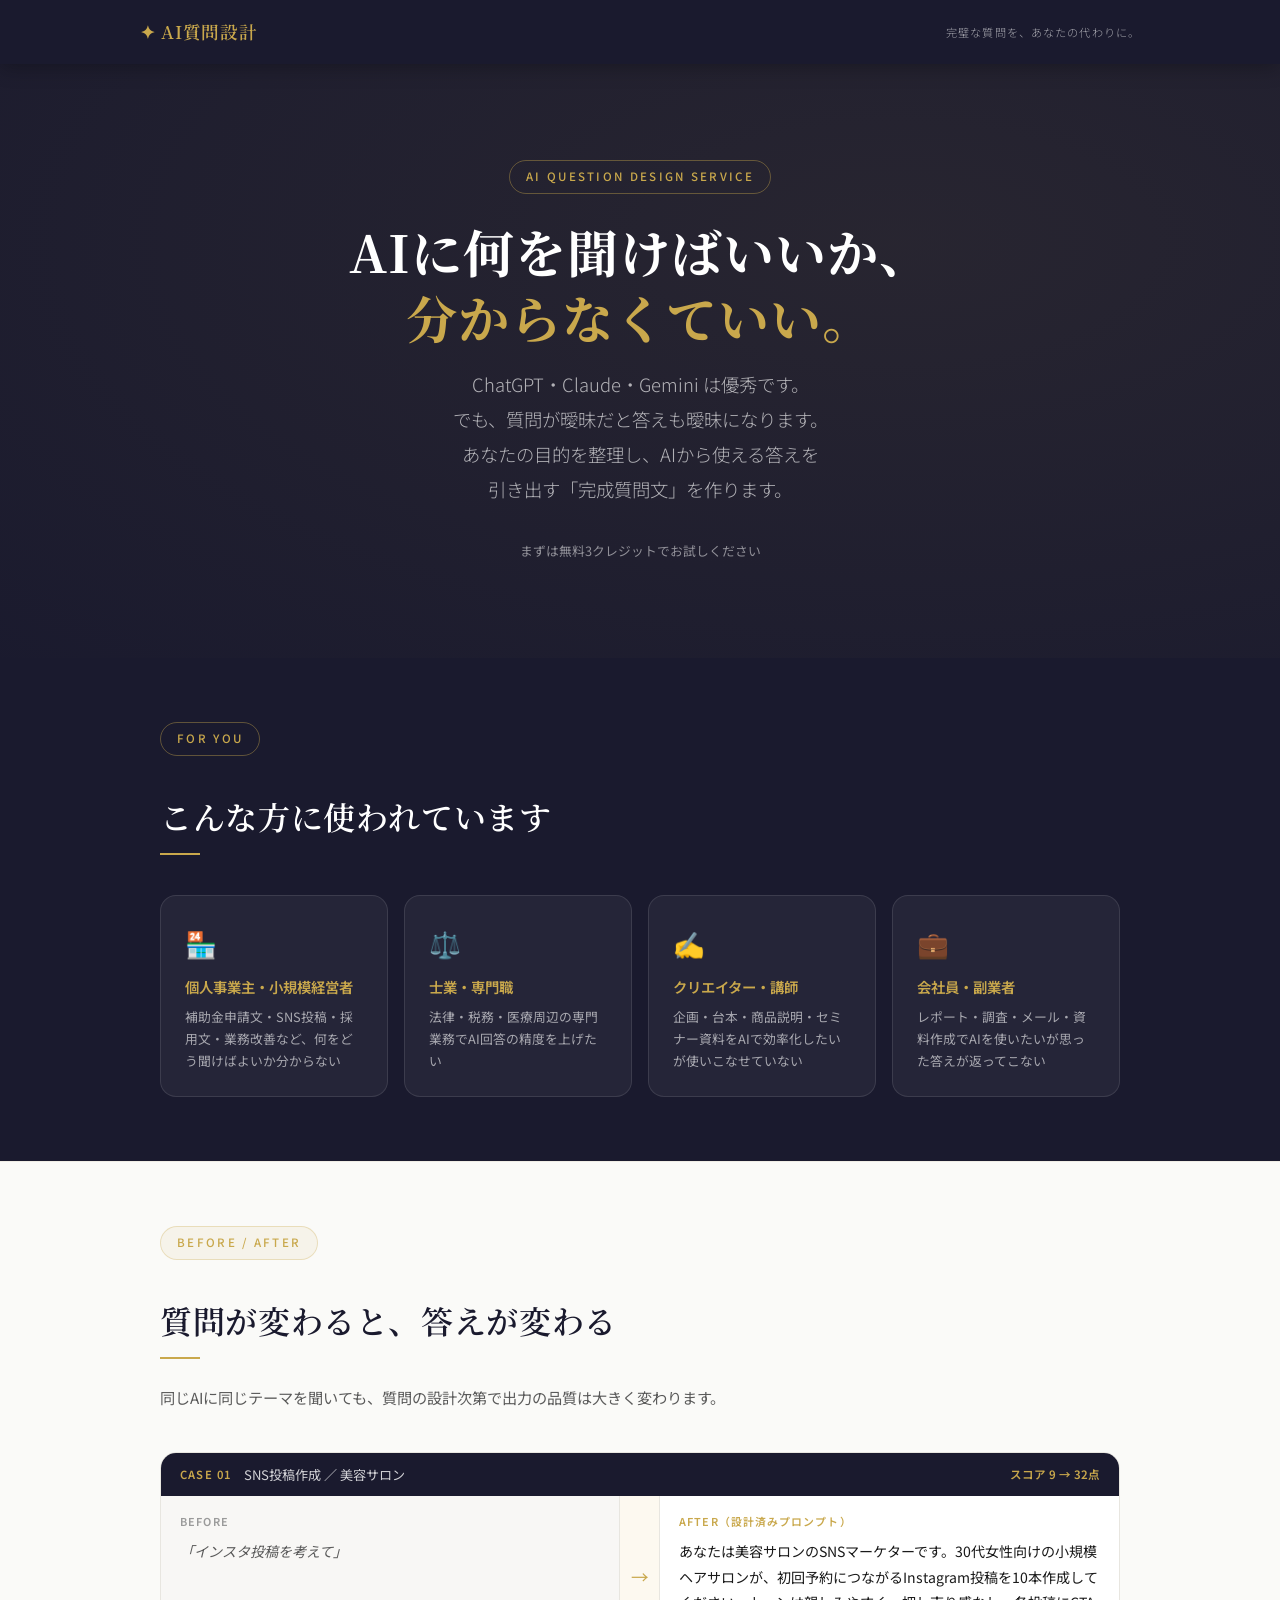
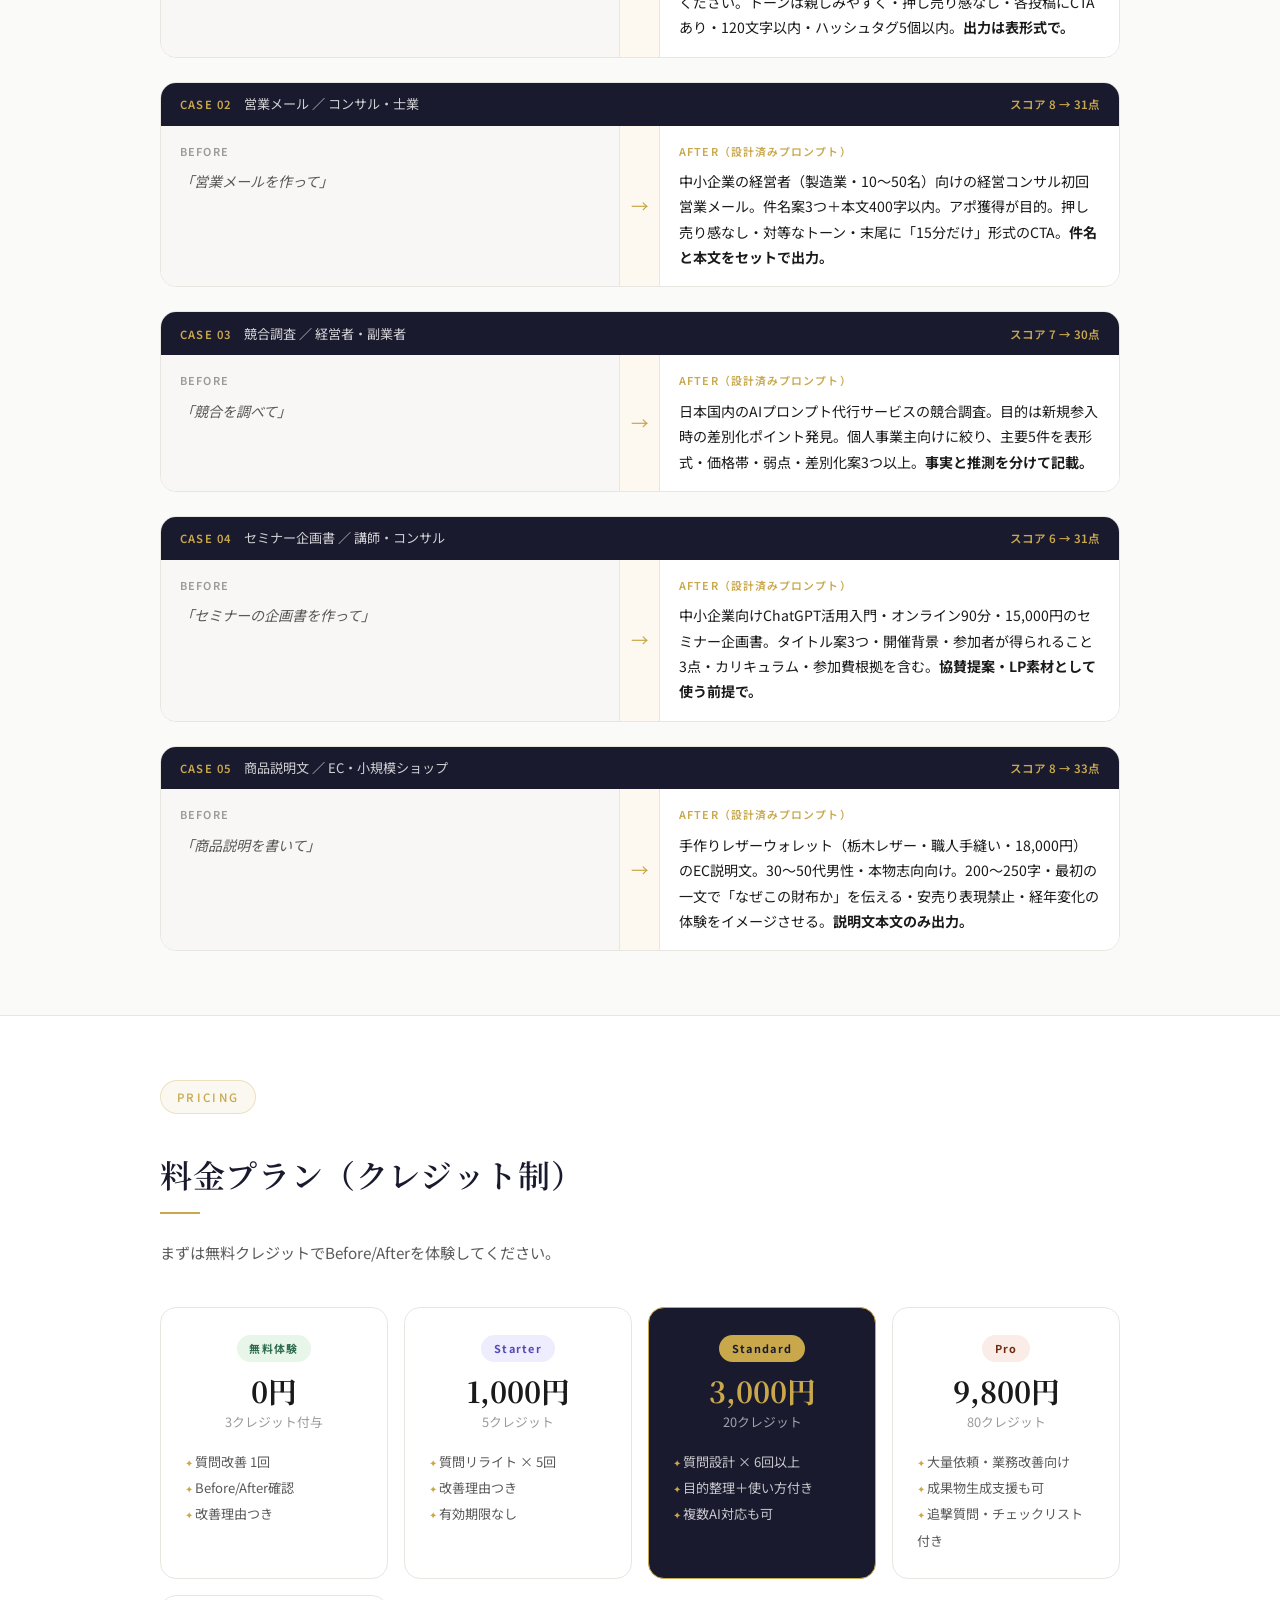
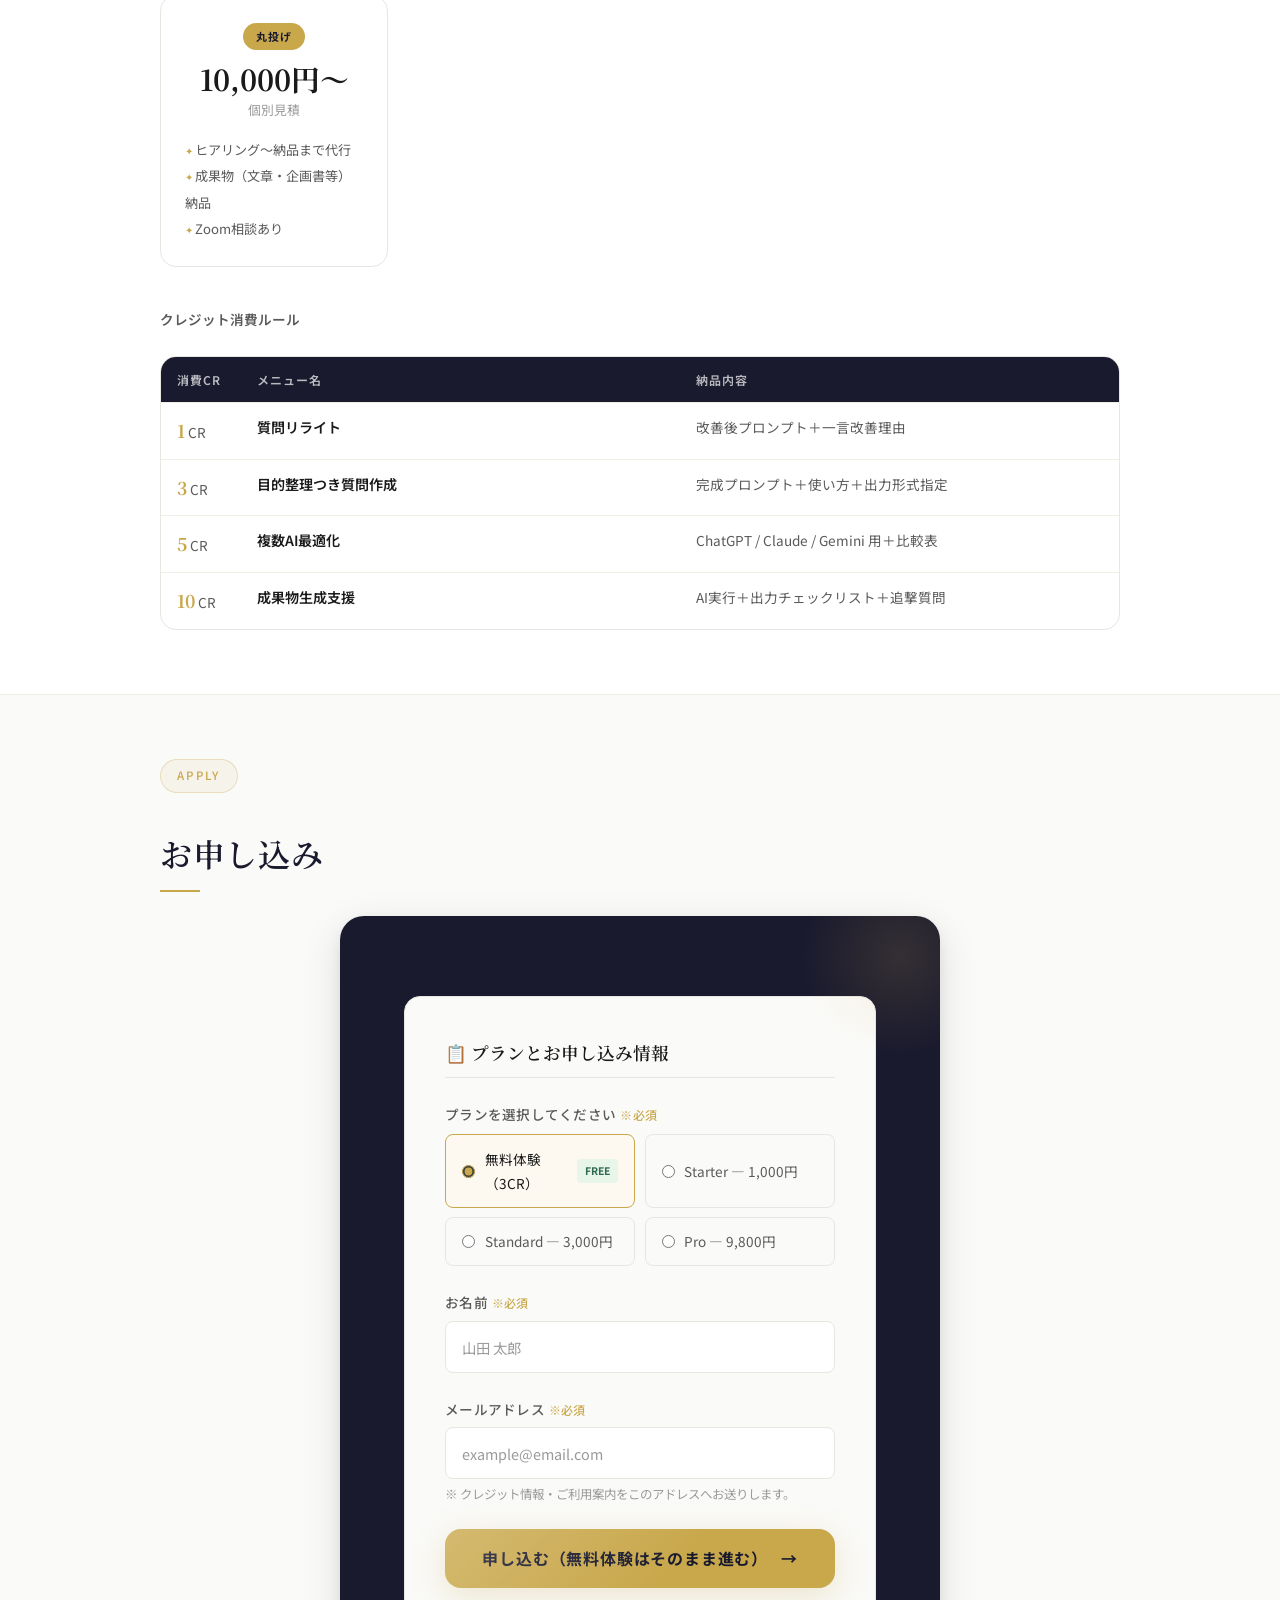
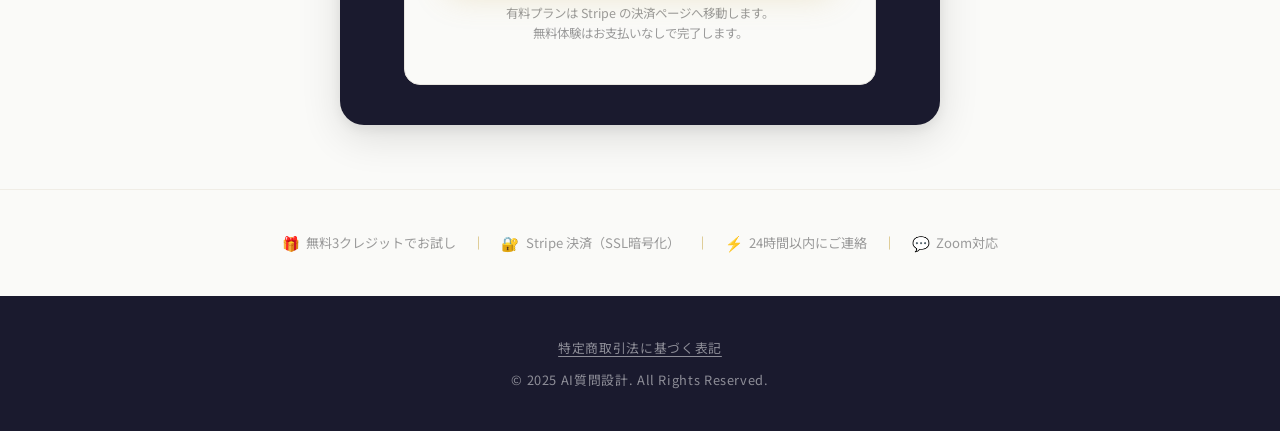
==== commit 9d290215: "Add files via upload" ====
--- a/index.html
+++ b/index.html
@@ -710,6 +710,11 @@
 
   <!-- フッター -->
   <footer class="site-footer">
+    <p style="margin-bottom:0.6rem;">
+      <a href="legal.html" style="color:rgba(255,255,255,0.5); font-size:0.8rem; text-decoration:underline; text-underline-offset:3px;">
+        特定商取引法に基づく表記
+      </a>
+    </p>
     <p>&copy; 2025 AI質問設計. All Rights Reserved.</p>
   </footer>
 
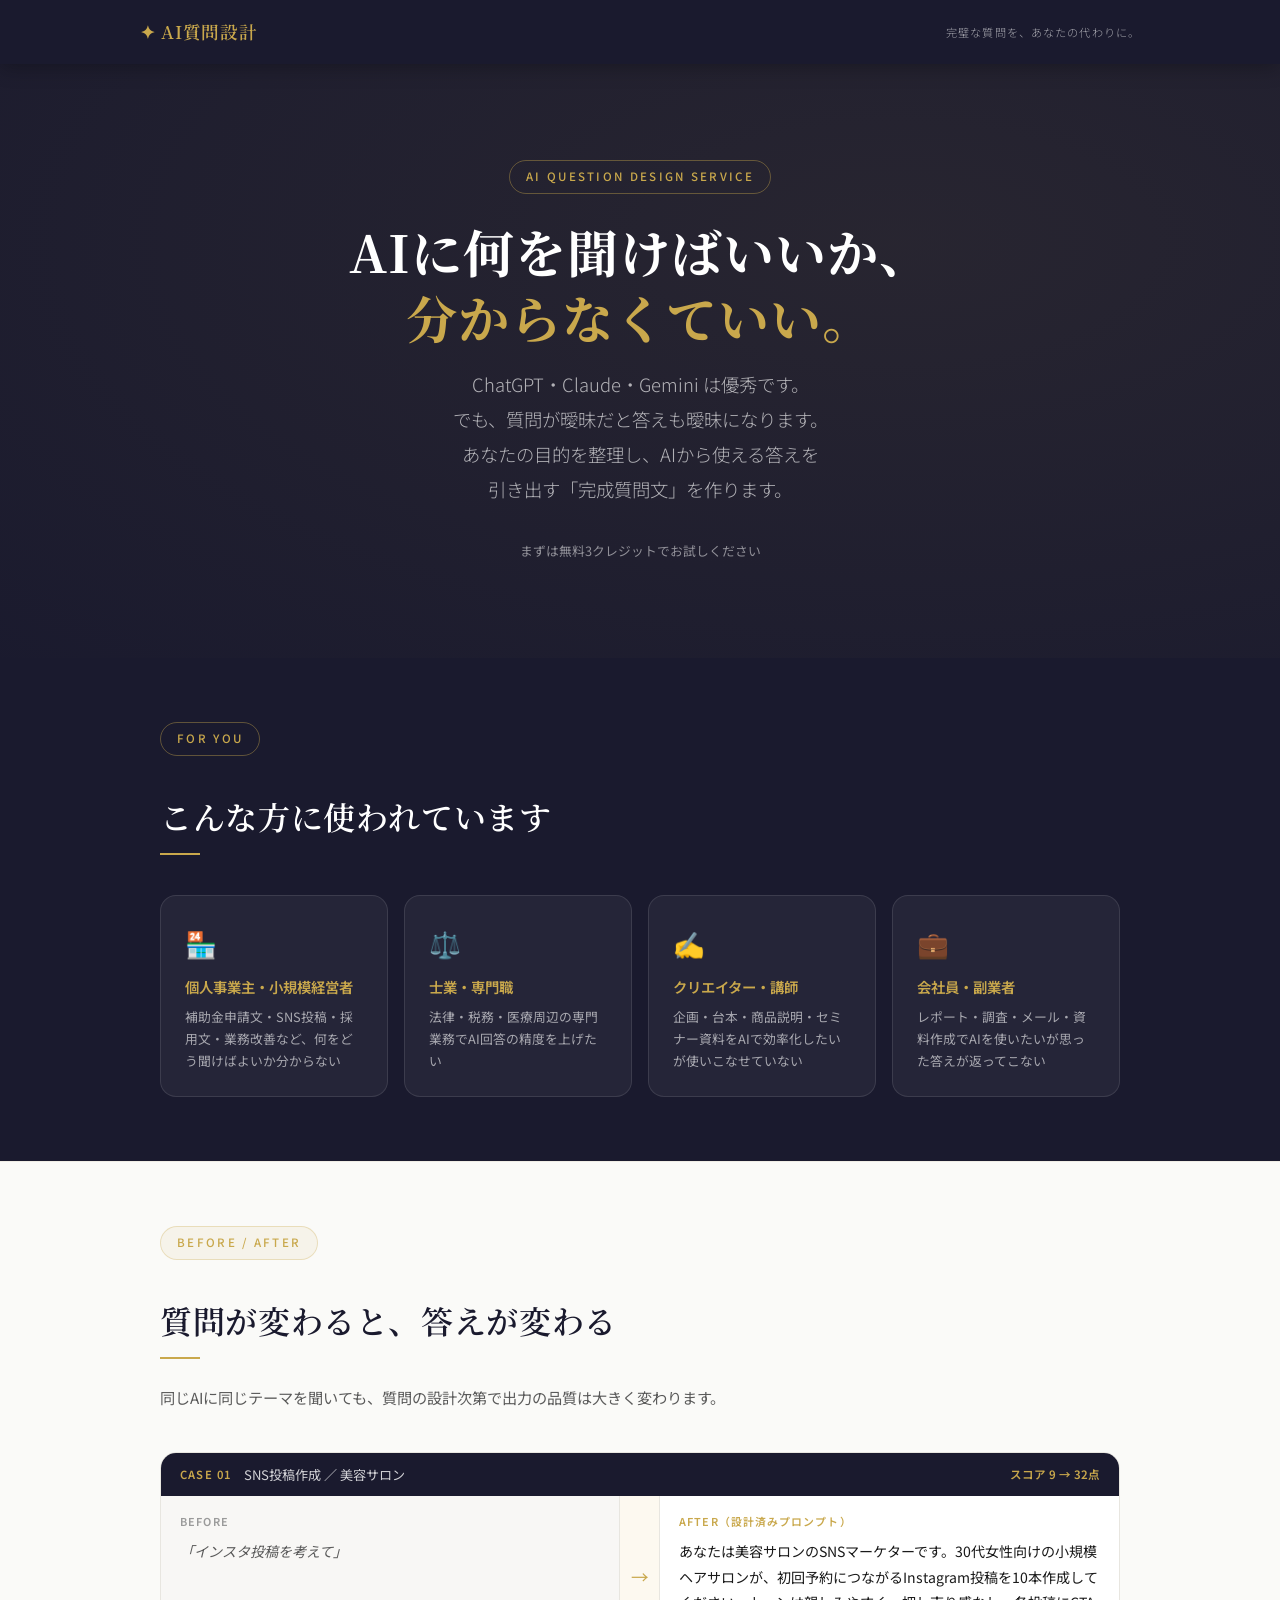
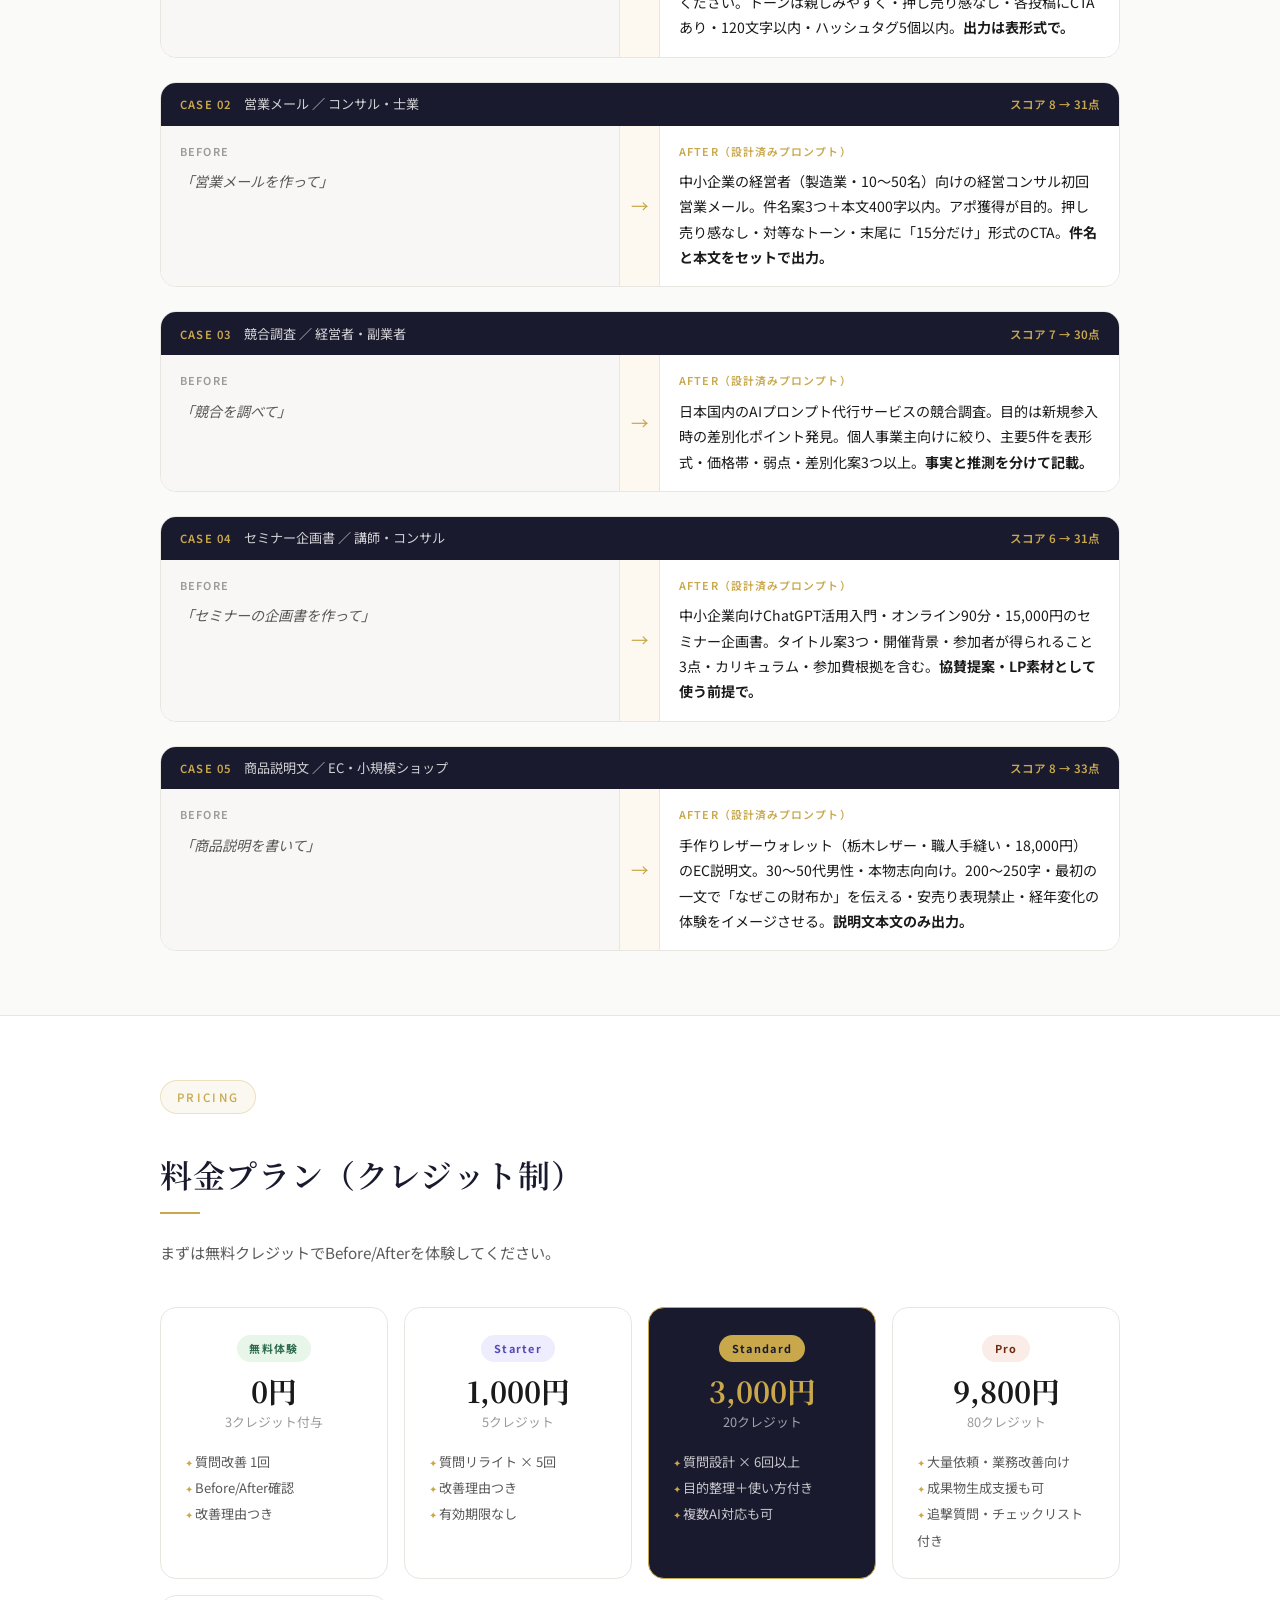
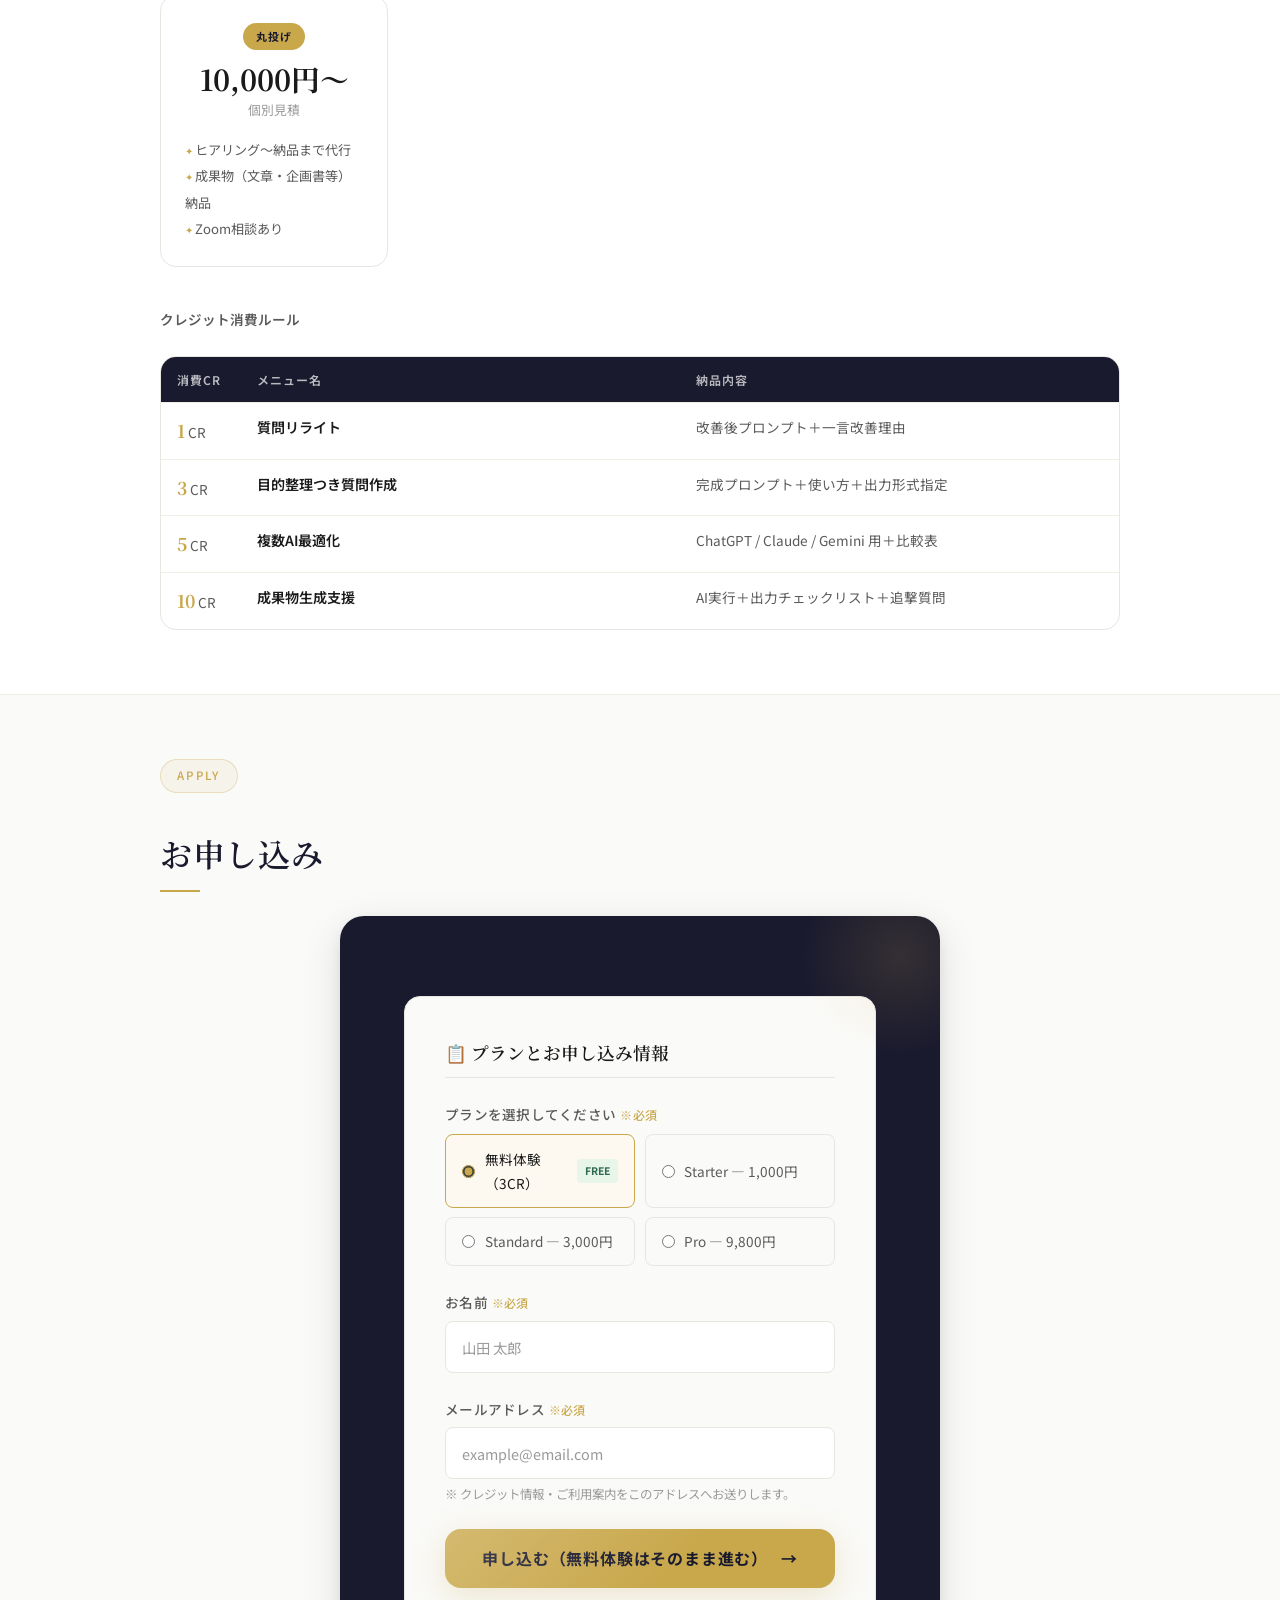
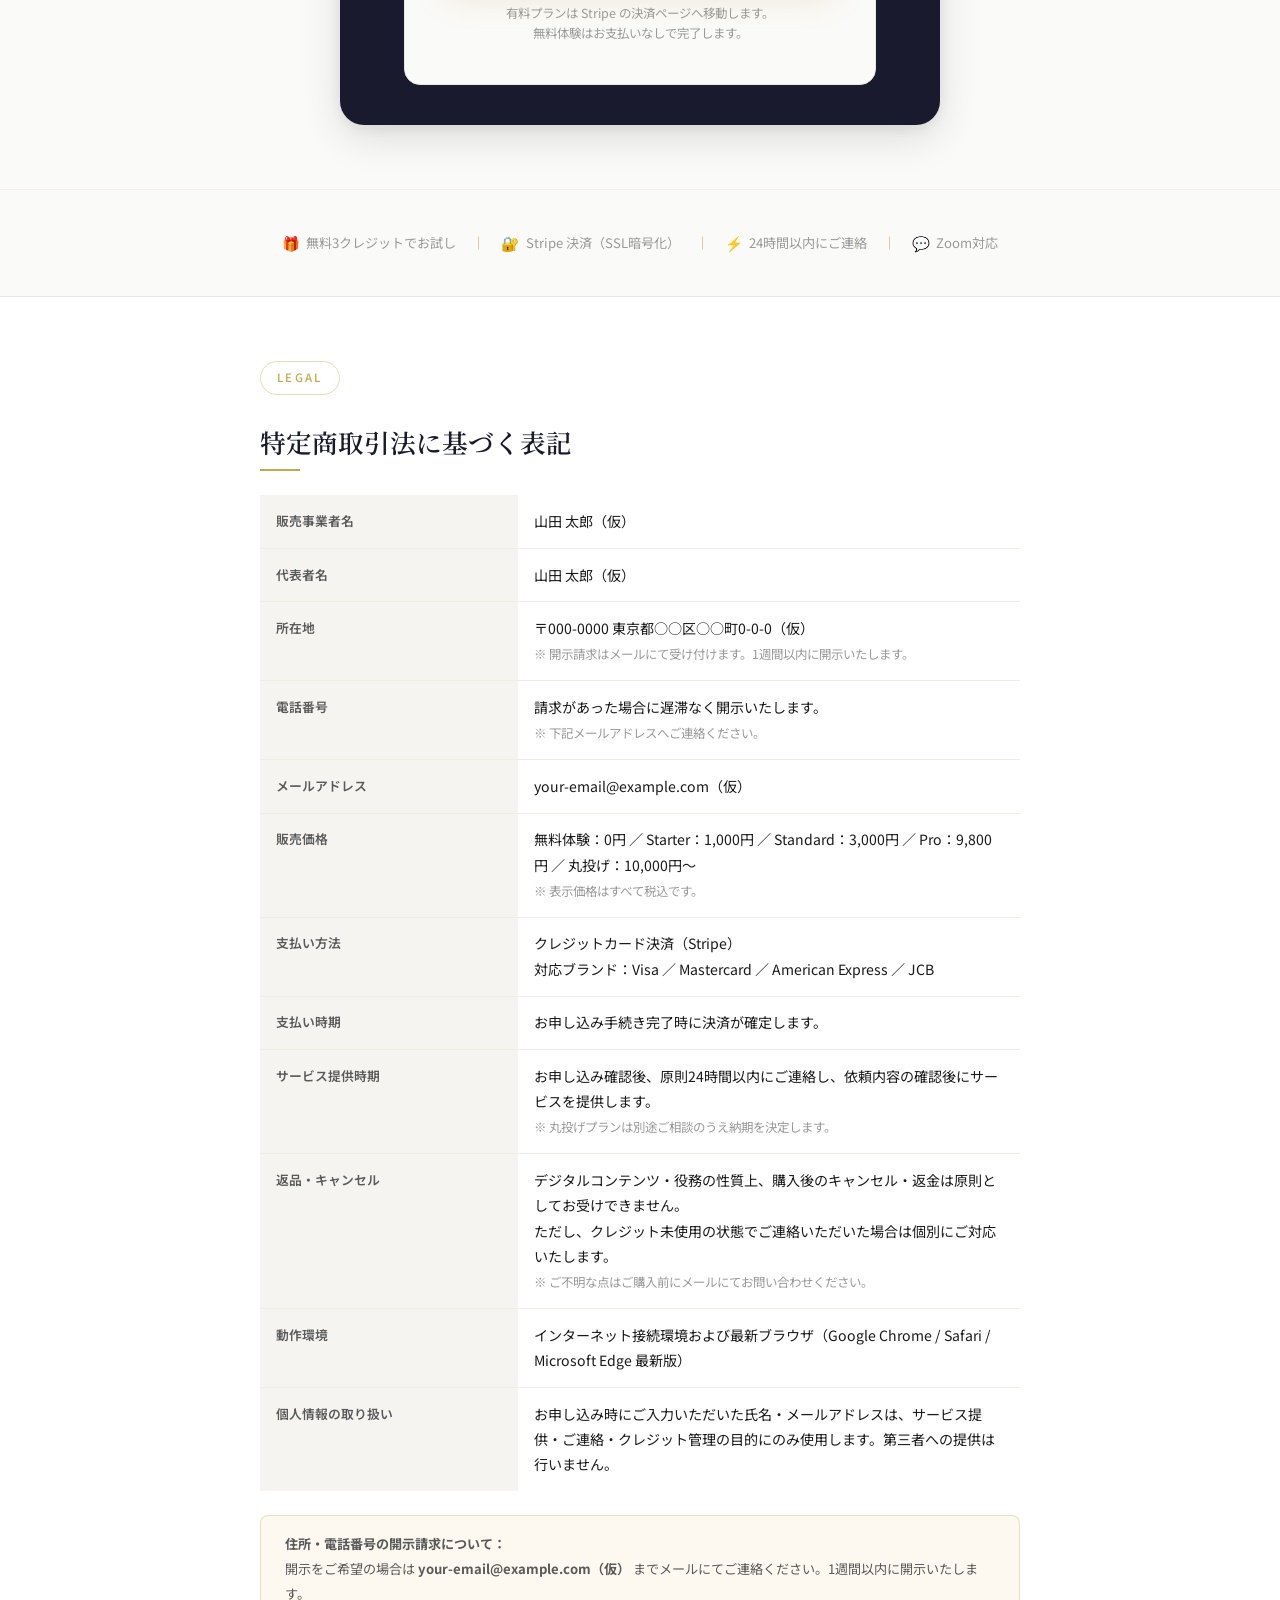
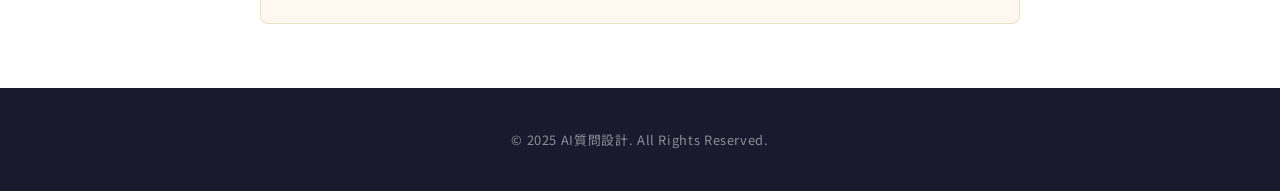
==== commit fdb4c707: "Add files via upload" ====
--- a/index.html
+++ b/index.html
@@ -708,13 +708,75 @@
     </div>
   </section>
 
+  <!-- ========================================
+       特定商取引法に基づく表記
+       ======================================== -->
+  <section style="background:#ffffff; padding:4rem 2.5rem; border-top:1px solid #e8e6e0;">
+    <div style="max-width:760px; margin:0 auto;">
+      <p style="display:inline-block; font-size:0.72rem; letter-spacing:0.2em; font-weight:500; color:#c9a84c; text-transform:uppercase; margin-bottom:1rem; padding:0.35rem 1rem; border:1px solid rgba(201,168,76,0.4); border-radius:100px;">Legal</p>
+      <h2 style="font-family:'Noto Serif JP',serif; font-size:1.6rem; font-weight:600; color:#1a1a2e; margin:0.5rem 0 0.3rem;">特定商取引法に基づく表記</h2>
+      <div style="width:40px; height:2px; background:#c9a84c; margin:0.3rem 0 1.5rem;"></div>
+
+      <table style="width:100%; border-collapse:collapse; font-size:0.88rem;">
+        <tr>
+          <th style="width:34%; padding:0.85rem 1rem; background:#f5f4f1; border-bottom:1px solid #f0ede6; text-align:left; font-weight:600; font-size:0.8rem; color:#5a5a5a; vertical-align:top;">販売事業者名</th>
+          <td style="padding:0.85rem 1rem; border-bottom:1px solid #f0ede6; vertical-align:top; line-height:1.8; color:#1a1a1a;">山田 太郎（仮）</td>
+        </tr>
+        <tr>
+          <th style="width:34%; padding:0.85rem 1rem; background:#f5f4f1; border-bottom:1px solid #f0ede6; text-align:left; font-weight:600; font-size:0.8rem; color:#5a5a5a; vertical-align:top;">代表者名</th>
+          <td style="padding:0.85rem 1rem; border-bottom:1px solid #f0ede6; vertical-align:top; line-height:1.8; color:#1a1a1a;">山田 太郎（仮）</td>
+        </tr>
+        <tr>
+          <th style="width:34%; padding:0.85rem 1rem; background:#f5f4f1; border-bottom:1px solid #f0ede6; text-align:left; font-weight:600; font-size:0.8rem; color:#5a5a5a; vertical-align:top;">所在地</th>
+          <td style="padding:0.85rem 1rem; border-bottom:1px solid #f0ede6; vertical-align:top; line-height:1.8; color:#1a1a1a;">〒000-0000 東京都○○区○○町0-0-0（仮）<br><span style="font-size:0.78rem; color:#9a9a9a;">※ 開示請求はメールにて受け付けます。1週間以内に開示いたします。</span></td>
+        </tr>
+        <tr>
+          <th style="width:34%; padding:0.85rem 1rem; background:#f5f4f1; border-bottom:1px solid #f0ede6; text-align:left; font-weight:600; font-size:0.8rem; color:#5a5a5a; vertical-align:top;">電話番号</th>
+          <td style="padding:0.85rem 1rem; border-bottom:1px solid #f0ede6; vertical-align:top; line-height:1.8; color:#1a1a1a;">請求があった場合に遅滞なく開示いたします。<br><span style="font-size:0.78rem; color:#9a9a9a;">※ 下記メールアドレスへご連絡ください。</span></td>
+        </tr>
+        <tr>
+          <th style="width:34%; padding:0.85rem 1rem; background:#f5f4f1; border-bottom:1px solid #f0ede6; text-align:left; font-weight:600; font-size:0.8rem; color:#5a5a5a; vertical-align:top;">メールアドレス</th>
+          <td style="padding:0.85rem 1rem; border-bottom:1px solid #f0ede6; vertical-align:top; line-height:1.8; color:#1a1a1a;">your-email@example.com（仮）</td>
+        </tr>
+        <tr>
+          <th style="width:34%; padding:0.85rem 1rem; background:#f5f4f1; border-bottom:1px solid #f0ede6; text-align:left; font-weight:600; font-size:0.8rem; color:#5a5a5a; vertical-align:top;">販売価格</th>
+          <td style="padding:0.85rem 1rem; border-bottom:1px solid #f0ede6; vertical-align:top; line-height:1.8; color:#1a1a1a;">無料体験：0円 ／ Starter：1,000円 ／ Standard：3,000円 ／ Pro：9,800円 ／ 丸投げ：10,000円〜<br><span style="font-size:0.78rem; color:#9a9a9a;">※ 表示価格はすべて税込です。</span></td>
+        </tr>
+        <tr>
+          <th style="width:34%; padding:0.85rem 1rem; background:#f5f4f1; border-bottom:1px solid #f0ede6; text-align:left; font-weight:600; font-size:0.8rem; color:#5a5a5a; vertical-align:top;">支払い方法</th>
+          <td style="padding:0.85rem 1rem; border-bottom:1px solid #f0ede6; vertical-align:top; line-height:1.8; color:#1a1a1a;">クレジットカード決済（Stripe）<br>対応ブランド：Visa ／ Mastercard ／ American Express ／ JCB</td>
+        </tr>
+        <tr>
+          <th style="width:34%; padding:0.85rem 1rem; background:#f5f4f1; border-bottom:1px solid #f0ede6; text-align:left; font-weight:600; font-size:0.8rem; color:#5a5a5a; vertical-align:top;">支払い時期</th>
+          <td style="padding:0.85rem 1rem; border-bottom:1px solid #f0ede6; vertical-align:top; line-height:1.8; color:#1a1a1a;">お申し込み手続き完了時に決済が確定します。</td>
+        </tr>
+        <tr>
+          <th style="width:34%; padding:0.85rem 1rem; background:#f5f4f1; border-bottom:1px solid #f0ede6; text-align:left; font-weight:600; font-size:0.8rem; color:#5a5a5a; vertical-align:top;">サービス提供時期</th>
+          <td style="padding:0.85rem 1rem; border-bottom:1px solid #f0ede6; vertical-align:top; line-height:1.8; color:#1a1a1a;">お申し込み確認後、原則24時間以内にご連絡し、依頼内容の確認後にサービスを提供します。<br><span style="font-size:0.78rem; color:#9a9a9a;">※ 丸投げプランは別途ご相談のうえ納期を決定します。</span></td>
+        </tr>
+        <tr>
+          <th style="width:34%; padding:0.85rem 1rem; background:#f5f4f1; border-bottom:1px solid #f0ede6; text-align:left; font-weight:600; font-size:0.8rem; color:#5a5a5a; vertical-align:top;">返品・キャンセル</th>
+          <td style="padding:0.85rem 1rem; border-bottom:1px solid #f0ede6; vertical-align:top; line-height:1.8; color:#1a1a1a;">デジタルコンテンツ・役務の性質上、購入後のキャンセル・返金は原則としてお受けできません。<br>ただし、クレジット未使用の状態でご連絡いただいた場合は個別にご対応いたします。<br><span style="font-size:0.78rem; color:#9a9a9a;">※ ご不明な点はご購入前にメールにてお問い合わせください。</span></td>
+        </tr>
+        <tr>
+          <th style="width:34%; padding:0.85rem 1rem; background:#f5f4f1; border-bottom:1px solid #f0ede6; text-align:left; font-weight:600; font-size:0.8rem; color:#5a5a5a; vertical-align:top;">動作環境</th>
+          <td style="padding:0.85rem 1rem; border-bottom:1px solid #f0ede6; vertical-align:top; line-height:1.8; color:#1a1a1a;">インターネット接続環境および最新ブラウザ（Google Chrome / Safari / Microsoft Edge 最新版）</td>
+        </tr>
+        <tr>
+          <th style="width:34%; padding:0.85rem 1rem; background:#f5f4f1; text-align:left; font-weight:600; font-size:0.8rem; color:#5a5a5a; vertical-align:top;">個人情報の取り扱い</th>
+          <td style="padding:0.85rem 1rem; vertical-align:top; line-height:1.8; color:#1a1a1a;">お申し込み時にご入力いただいた氏名・メールアドレスは、サービス提供・ご連絡・クレジット管理の目的にのみ使用します。第三者への提供は行いません。</td>
+        </tr>
+      </table>
+
+      <div style="background:#fdf9f0; border:1px solid rgba(201,168,76,0.3); border-radius:8px; padding:1rem 1.5rem; font-size:0.82rem; color:#5a5a5a; margin-top:1.5rem; line-height:1.9;">
+        <strong>住所・電話番号の開示請求について：</strong><br>
+        開示をご希望の場合は <strong>your-email@example.com（仮）</strong> までメールにてご連絡ください。1週間以内に開示いたします。
+      </div>
+    </div>
+  </section>
+
   <!-- フッター -->
   <footer class="site-footer">
-    <p style="margin-bottom:0.6rem;">
-      <a href="legal.html" style="color:rgba(255,255,255,0.5); font-size:0.8rem; text-decoration:underline; text-underline-offset:3px;">
-        特定商取引法に基づく表記
-      </a>
-    </p>
     <p>&copy; 2025 AI質問設計. All Rights Reserved.</p>
   </footer>
 
